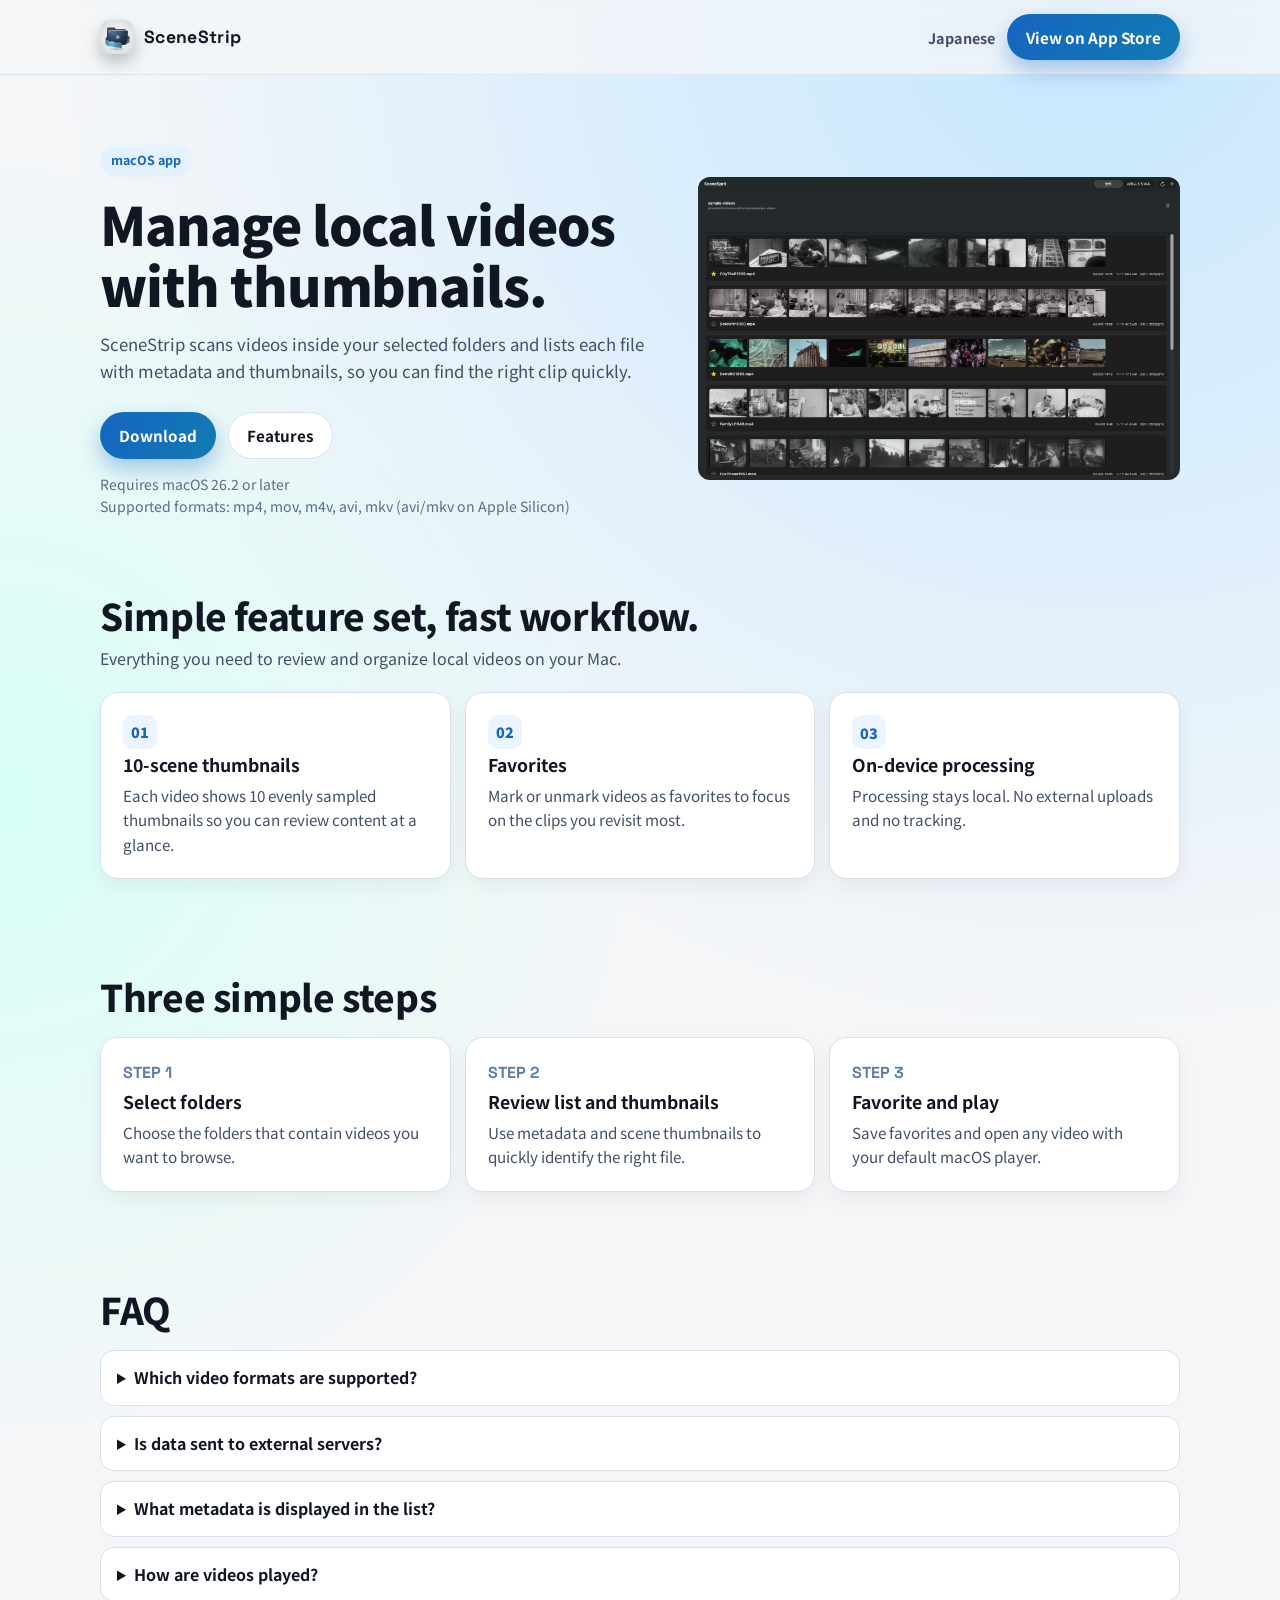
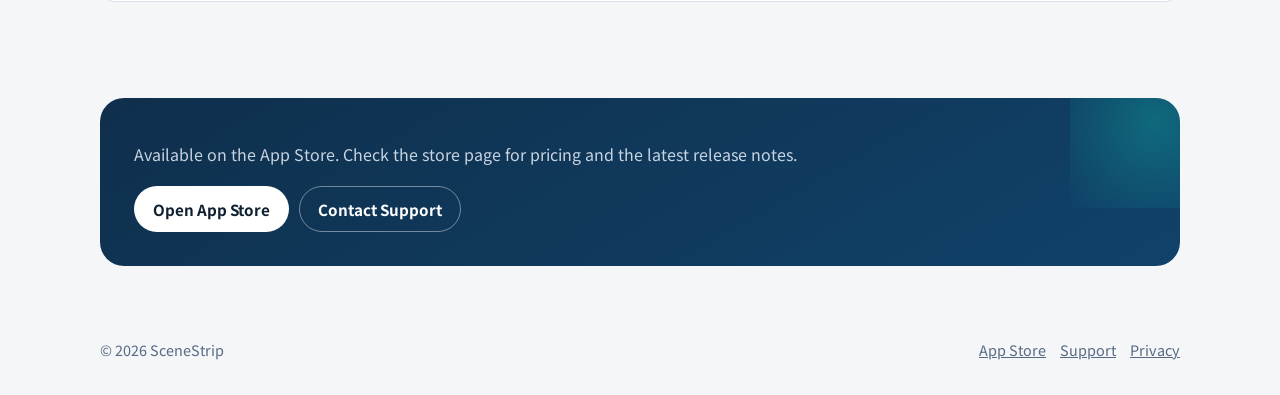
==== public/en/index.html @ 2befdf12 "Add English LP page with language switch links" ====
<!doctype html>
<html lang="en">
  <head>
    <meta charset="UTF-8" />
    <meta name="viewport" content="width=device-width, initial-scale=1.0" />
    <title>SceneStrip | Organize Local Videos with Thumbnails</title>
    <meta
      name="description"
      content="SceneStrip is a macOS app that scans your selected folder and lists local videos with scene thumbnails for quick review."
    />
    <meta property="og:title" content="SceneStrip" />
    <meta
      property="og:description"
      content="SceneStrip is a macOS app that scans your selected folder and lists local videos with scene thumbnails for quick review."
    />
    <meta property="og:type" content="website" />
    <meta name="theme-color" content="#102030" />
    <link rel="icon" type="image/png" href="../assets/scenestrip-app-icon.png" />

    <link rel="preconnect" href="https://fonts.googleapis.com" />
    <link rel="preconnect" href="https://fonts.gstatic.com" crossorigin />
    <link
      href="https://fonts.googleapis.com/css2?family=Noto+Sans+JP:wght@400;500;700;900&family=Space+Grotesk:wght@500;700&display=swap"
      rel="stylesheet"
    />

    <style>
      :root {
        --bg-0: #f4f6f8;
        --bg-1: #ffffff;
        --ink-0: #101622;
        --ink-1: #415068;
        --line: #d8e0eb;
        --accent: #1565c0;
        --accent-2: #0ea5a0;
        --accent-soft: #e4f1ff;
        --radius: 18px;
        --shadow: 0 18px 38px rgba(16, 22, 34, 0.1);
      }

      * {
        box-sizing: border-box;
      }

      body {
        margin: 0;
        min-height: 100vh;
        color: var(--ink-0);
        background:
          radial-gradient(circle at 85% 0%, #c6e7ff 0%, rgba(198, 231, 255, 0) 45%),
          radial-gradient(circle at 0% 40%, #d8fff7 0%, rgba(216, 255, 247, 0) 36%),
          var(--bg-0);
        font-family: "Noto Sans JP", sans-serif;
        line-height: 1.6;
      }

      .wrap {
        width: min(1080px, 92vw);
        margin: 0 auto;
      }

      .topbar {
        position: sticky;
        top: 0;
        backdrop-filter: blur(8px);
        background: rgba(244, 246, 248, 0.78);
        border-bottom: 1px solid rgba(216, 224, 235, 0.8);
        z-index: 10;
      }

      .topbar-inner {
        display: flex;
        align-items: center;
        justify-content: space-between;
        padding: 14px 0;
      }

      .topbar-actions {
        display: inline-flex;
        align-items: center;
        gap: 12px;
      }

      .brand {
        display: inline-flex;
        align-items: center;
        gap: 10px;
        font-family: "Space Grotesk", sans-serif;
        font-size: 1.1rem;
        font-weight: 700;
        letter-spacing: 0.02em;
      }

      .brand-mark {
        width: 34px;
        aspect-ratio: 1;
        border-radius: 10px;
        overflow: hidden;
        box-shadow: 0 8px 16px rgba(16, 22, 34, 0.25);
      }

      .brand-mark img {
        display: block;
        width: 100%;
        height: 100%;
        object-fit: cover;
      }

      .btn {
        display: inline-flex;
        align-items: center;
        justify-content: center;
        border-radius: 999px;
        border: 1px solid transparent;
        padding: 10px 18px;
        font-size: 0.95rem;
        font-weight: 700;
        text-decoration: none;
        transition: transform 180ms ease, box-shadow 180ms ease, background-color 180ms ease;
      }

      .btn-primary {
        color: #fff;
        background: linear-gradient(120deg, var(--accent), #127ab3);
        box-shadow: 0 10px 22px rgba(21, 101, 192, 0.35);
      }

      .btn-primary:hover {
        transform: translateY(-1px);
      }

      .btn-secondary {
        color: var(--ink-0);
        border-color: var(--line);
        background: #fff;
      }

      .lang-link {
        color: var(--ink-1);
        font-size: 0.9rem;
        font-weight: 700;
        text-decoration: none;
      }

      .lang-link:hover {
        text-decoration: underline;
      }

      .hero {
        padding: 70px 0 28px;
      }

      .hero-grid {
        display: grid;
        gap: 32px;
        grid-template-columns: 1.08fr 0.92fr;
        align-items: center;
      }

      .pill {
        display: inline-flex;
        align-items: center;
        gap: 6px;
        padding: 6px 11px;
        border-radius: 999px;
        background: var(--accent-soft);
        color: var(--accent);
        font-size: 0.78rem;
        font-weight: 700;
      }

      h1,
      h2,
      h3 {
        margin: 0;
        line-height: 1.15;
      }

      h1 {
        margin-top: 16px;
        font-size: clamp(2.1rem, 5vw, 3.3rem);
        font-weight: 900;
        letter-spacing: -0.02em;
      }

      .hero p {
        margin: 16px 0 0;
        font-size: 1.05rem;
        color: var(--ink-1);
      }

      .hero-actions {
        margin-top: 28px;
        display: flex;
        gap: 12px;
        flex-wrap: wrap;
      }

      .hero-note {
        margin-top: 14px;
        font-size: 0.88rem;
        color: #5a6d87;
      }

      .preview {
        padding: 0;
      }

      .preview-shot {
        width: 100%;
        border-radius: 12px;
      }

      section {
        padding: 48px 0;
      }

      .section-head {
        margin-bottom: 20px;
      }

      h2 {
        font-size: clamp(1.6rem, 3.5vw, 2.3rem);
        font-weight: 800;
        letter-spacing: -0.01em;
      }

      .lead {
        margin-top: 10px;
        color: var(--ink-1);
      }

      .feature-grid {
        display: grid;
        grid-template-columns: repeat(3, minmax(0, 1fr));
        gap: 14px;
      }

      .card {
        background: var(--bg-1);
        border-radius: var(--radius);
        padding: 22px;
        border: 1px solid var(--line);
        box-shadow: 0 8px 20px rgba(16, 22, 34, 0.05);
      }

      .card h3 {
        margin-top: 6px;
        font-size: 1.1rem;
      }

      .card p {
        margin: 8px 0 0;
        font-size: 0.95rem;
        color: var(--ink-1);
      }

      .badge {
        width: 34px;
        aspect-ratio: 1;
        border-radius: 10px;
        display: grid;
        place-items: center;
        background: #ecf5ff;
        color: var(--accent);
        font-size: 0.9rem;
        font-weight: 900;
      }

      .steps {
        display: grid;
        grid-template-columns: repeat(3, minmax(0, 1fr));
        gap: 14px;
      }

      .step-number {
        font-family: "Space Grotesk", sans-serif;
        font-weight: 700;
        color: #5f7ea7;
      }

      .faq {
        display: grid;
        gap: 10px;
      }

      details {
        background: #fff;
        border: 1px solid var(--line);
        border-radius: 14px;
        padding: 14px 16px;
      }

      summary {
        cursor: pointer;
        font-weight: 700;
      }

      details p {
        margin: 9px 0 0;
        color: var(--ink-1);
      }

      .cta {
        background: linear-gradient(150deg, #0f2f4c, #10426a);
        border-radius: calc(var(--radius) + 6px);
        color: #f0f7ff;
        padding: 34px;
        overflow: hidden;
        position: relative;
      }

      .cta::before {
        content: "";
        position: absolute;
        right: -60px;
        top: -60px;
        width: 170px;
        aspect-ratio: 1;
        background: radial-gradient(circle, rgba(14, 165, 160, 0.42), rgba(14, 165, 160, 0));
      }

      .cta p {
        color: rgba(240, 247, 255, 0.82);
        margin-top: 10px;
      }

      .cta-actions {
        margin-top: 18px;
        display: flex;
        gap: 10px;
        flex-wrap: wrap;
      }

      .btn-light {
        background: #fff;
        color: #102030;
      }

      .btn-ghost {
        border-color: rgba(255, 255, 255, 0.42);
        color: #fff;
        background: transparent;
      }

      footer {
        padding: 24px 0 34px;
        color: #576983;
        font-size: 0.9rem;
      }

      .footer-row {
        display: flex;
        justify-content: space-between;
        gap: 12px;
        flex-wrap: wrap;
      }

      .footer-links {
        display: flex;
        gap: 14px;
        flex-wrap: wrap;
      }

      .footer-links a {
        color: inherit;
      }

      .reveal {
        opacity: 0;
        transform: translateY(16px);
        animation: rise-in 540ms cubic-bezier(0.22, 1, 0.36, 1) forwards;
      }

      .d-1 {
        animation-delay: 120ms;
      }

      .d-2 {
        animation-delay: 240ms;
      }

      @keyframes rise-in {
        to {
          opacity: 1;
          transform: translateY(0);
        }
      }

      @media (prefers-reduced-motion: reduce) {
        .reveal {
          animation: none;
          opacity: 1;
          transform: none;
        }

        .btn {
          transition: none;
        }
      }

      @media (max-width: 900px) {
        .hero-grid {
          grid-template-columns: 1fr;
        }

        .feature-grid,
        .steps {
          grid-template-columns: 1fr;
        }

        .cta {
          padding: 26px;
        }
      }

    </style>
  </head>

  <body>
    <header class="topbar">
      <div class="wrap topbar-inner">
        <div class="brand">
          <span class="brand-mark">
            <img src="../assets/scenestrip-app-icon.png" alt="SceneStrip icon" />
          </span>
          SceneStrip
        </div>
        <div class="topbar-actions">
          <a class="lang-link" href="../">Japanese</a>
          <a class="btn btn-primary" href="https://apps.apple.com/jp/app/scenestrip/id6759131614" target="_blank" rel="noreferrer">View on App Store</a>
        </div>
      </div>
    </header>

    <main>
      <section class="hero">
        <div class="wrap hero-grid">
          <div class="reveal">
            <span class="pill">macOS app</span>
            <h1>Manage local videos<br />with thumbnails.</h1>
            <p>
              SceneStrip scans videos inside your selected folders and lists each file with metadata and thumbnails, so you can find the right clip quickly.
            </p>
            <div class="hero-actions">
              <a class="btn btn-primary" id="download" href="https://apps.apple.com/jp/app/scenestrip/id6759131614" target="_blank" rel="noreferrer">Download</a>
              <a class="btn btn-secondary" href="#features">Features</a>
            </div>
            <div class="hero-note">
              Requires macOS 26.2 or later<br />
              Supported formats: mp4, mov, m4v, avi, mkv (avi/mkv on Apple Silicon)
            </div>
          </div>

          <aside class="preview reveal d-1" aria-label="App screenshot">
            <img class="preview-shot" src="../assets/ja.png" alt="SceneStrip screenshot" />
          </aside>
        </div>
      </section>

      <section id="features">
        <div class="wrap">
          <div class="section-head reveal">
            <h2>Simple feature set, fast workflow.</h2>
            <p class="lead">Everything you need to review and organize local videos on your Mac.</p>
          </div>

          <div class="feature-grid">
            <article class="card reveal d-1">
              <div class="badge">01</div>
              <h3>10-scene thumbnails</h3>
              <p>Each video shows 10 evenly sampled thumbnails so you can review content at a glance.</p>
            </article>
            <article class="card reveal d-1">
              <div class="badge">02</div>
              <h3>Favorites</h3>
              <p>Mark or unmark videos as favorites to focus on the clips you revisit most.</p>
            </article>
            <article class="card reveal d-1">
              <div class="badge">03</div>
              <h3>On-device processing</h3>
              <p>Processing stays local. No external uploads and no tracking.</p>
            </article>
          </div>
        </div>
      </section>

      <section>
        <div class="wrap">
          <div class="section-head reveal">
            <h2>Three simple steps</h2>
          </div>
          <div class="steps">
            <article class="card reveal d-1">
              <div class="step-number">STEP 1</div>
              <h3>Select folders</h3>
              <p>Choose the folders that contain videos you want to browse.</p>
            </article>
            <article class="card reveal d-1">
              <div class="step-number">STEP 2</div>
              <h3>Review list and thumbnails</h3>
              <p>Use metadata and scene thumbnails to quickly identify the right file.</p>
            </article>
            <article class="card reveal d-1">
              <div class="step-number">STEP 3</div>
              <h3>Favorite and play</h3>
              <p>Save favorites and open any video with your default macOS player.</p>
            </article>
          </div>
        </div>
      </section>

      <section>
        <div class="wrap">
          <div class="section-head reveal">
            <h2>FAQ</h2>
          </div>
          <div class="faq">
            <details class="reveal d-1">
              <summary>Which video formats are supported?</summary>
              <p>Standard support includes mp4, mov, m4v, avi, and mkv. avi/mkv support is available on Apple Silicon.</p>
            </details>
            <details class="reveal d-1">
              <summary>Is data sent to external servers?</summary>
              <p>No. Processing stays on your device, with no external uploads and no tracking.</p>
            </details>
            <details class="reveal d-1">
              <summary>What metadata is displayed in the list?</summary>
              <p>File name, path, size, modified date, and duration are shown.</p>
            </details>
            <details class="reveal d-1">
              <summary>How are videos played?</summary>
              <p>Clicking a video opens playback in your default macOS app.</p>
            </details>
          </div>
        </div>
      </section>

      <section>
        <div class="wrap">
          <div class="cta reveal d-2">
            <p>Available on the App Store. Check the store page for pricing and the latest release notes.</p>
            <div class="cta-actions">
              <a class="btn btn-light" href="https://apps.apple.com/jp/app/scenestrip/id6759131614" target="_blank" rel="noreferrer">Open App Store</a>
              <a class="btn btn-ghost" href="https://forms.gle/4u6ZD7acUpVw8z4b6" target="_blank" rel="noreferrer">Contact Support</a>
            </div>
          </div>
        </div>
      </section>
    </main>

    <footer>
      <div class="wrap footer-row">
        <div>© 2026 SceneStrip</div>
        <nav class="footer-links" aria-label="Footer links">
          <a href="https://apps.apple.com/jp/app/scenestrip/id6759131614" target="_blank" rel="noreferrer">App Store</a>
          <a href="https://forms.gle/4u6ZD7acUpVw8z4b6" target="_blank" rel="noreferrer">Support</a>
          <a href="https://docs.google.com/document/d/150o3WdF3f2SHwpboAF20QNckcXBUy5A-2OUkiviFxxc/edit?tab=t.0#heading=h.ix85kdkygujk" target="_blank" rel="noreferrer">Privacy</a>
        </nav>
      </div>
    </footer>
  </body>
</html>
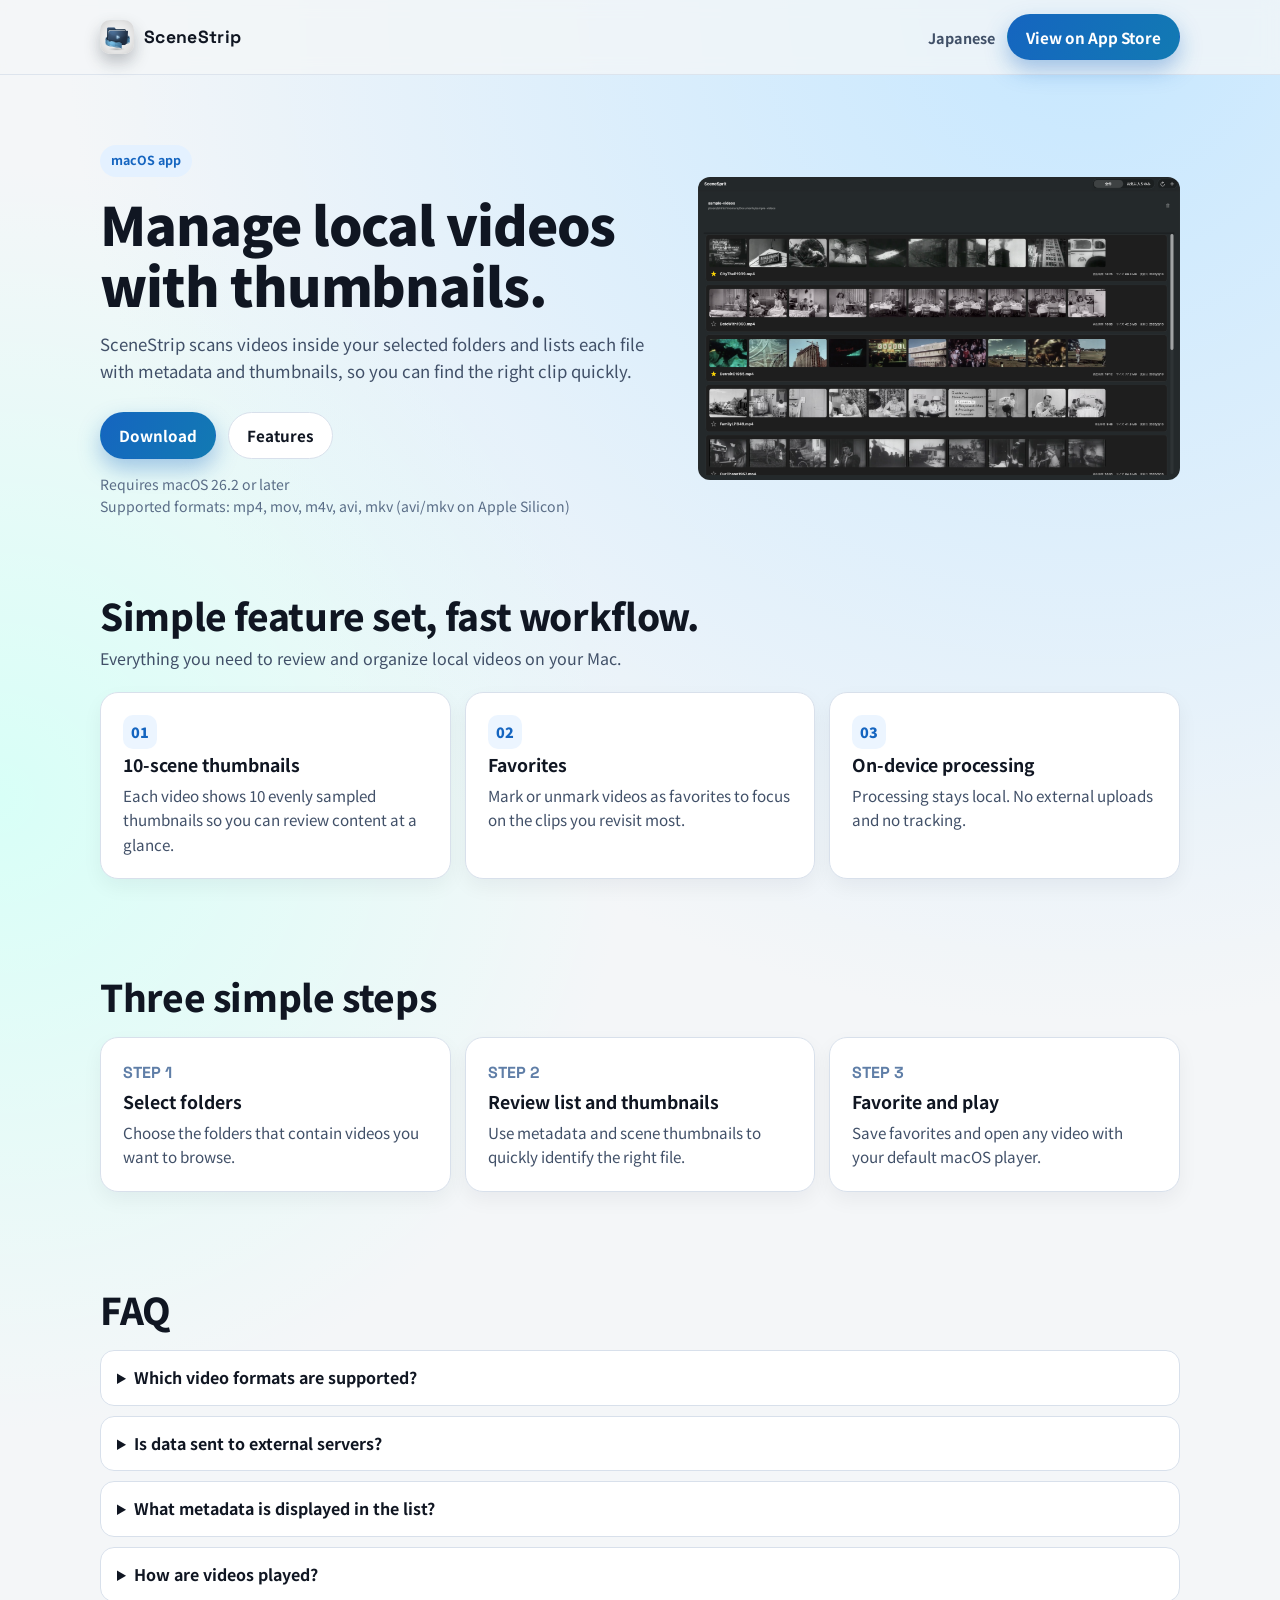
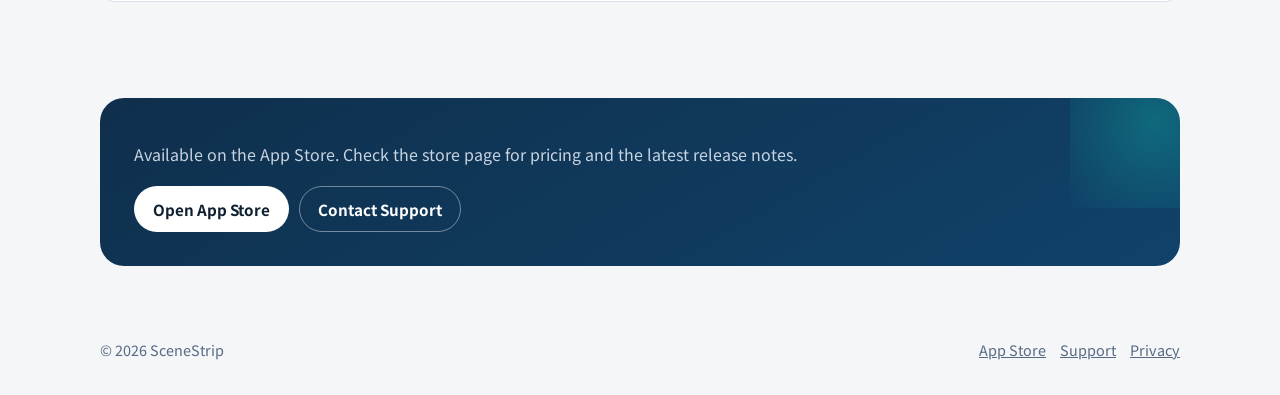
==== commit aa75f55d: "Update English support and privacy links" ====
--- a/public/en/index.html
+++ b/public/en/index.html
@@ -542,7 +542,7 @@
             <p>Available on the App Store. Check the store page for pricing and the latest release notes.</p>
             <div class="cta-actions">
               <a class="btn btn-light" href="https://apps.apple.com/jp/app/scenestrip/id6759131614" target="_blank" rel="noreferrer">Open App Store</a>
-              <a class="btn btn-ghost" href="https://forms.gle/4u6ZD7acUpVw8z4b6" target="_blank" rel="noreferrer">Contact Support</a>
+              <a class="btn btn-ghost" href="https://forms.gle/RErxR7UYiTxx3KSh8" target="_blank" rel="noreferrer">Contact Support</a>
             </div>
           </div>
         </div>
@@ -554,8 +554,8 @@
         <div>© 2026 SceneStrip</div>
         <nav class="footer-links" aria-label="Footer links">
           <a href="https://apps.apple.com/jp/app/scenestrip/id6759131614" target="_blank" rel="noreferrer">App Store</a>
-          <a href="https://forms.gle/4u6ZD7acUpVw8z4b6" target="_blank" rel="noreferrer">Support</a>
-          <a href="https://docs.google.com/document/d/150o3WdF3f2SHwpboAF20QNckcXBUy5A-2OUkiviFxxc/edit?tab=t.0#heading=h.ix85kdkygujk" target="_blank" rel="noreferrer">Privacy</a>
+          <a href="https://forms.gle/RErxR7UYiTxx3KSh8" target="_blank" rel="noreferrer">Support</a>
+          <a href="https://docs.google.com/document/d/1pVm2S9oHly6JCmbHHAyeSXmJsscQcIaRNTYm9WiJyhc/edit?tab=t.0#heading=h.snxzxwqq87kl" target="_blank" rel="noreferrer">Privacy</a>
         </nav>
       </div>
     </footer>
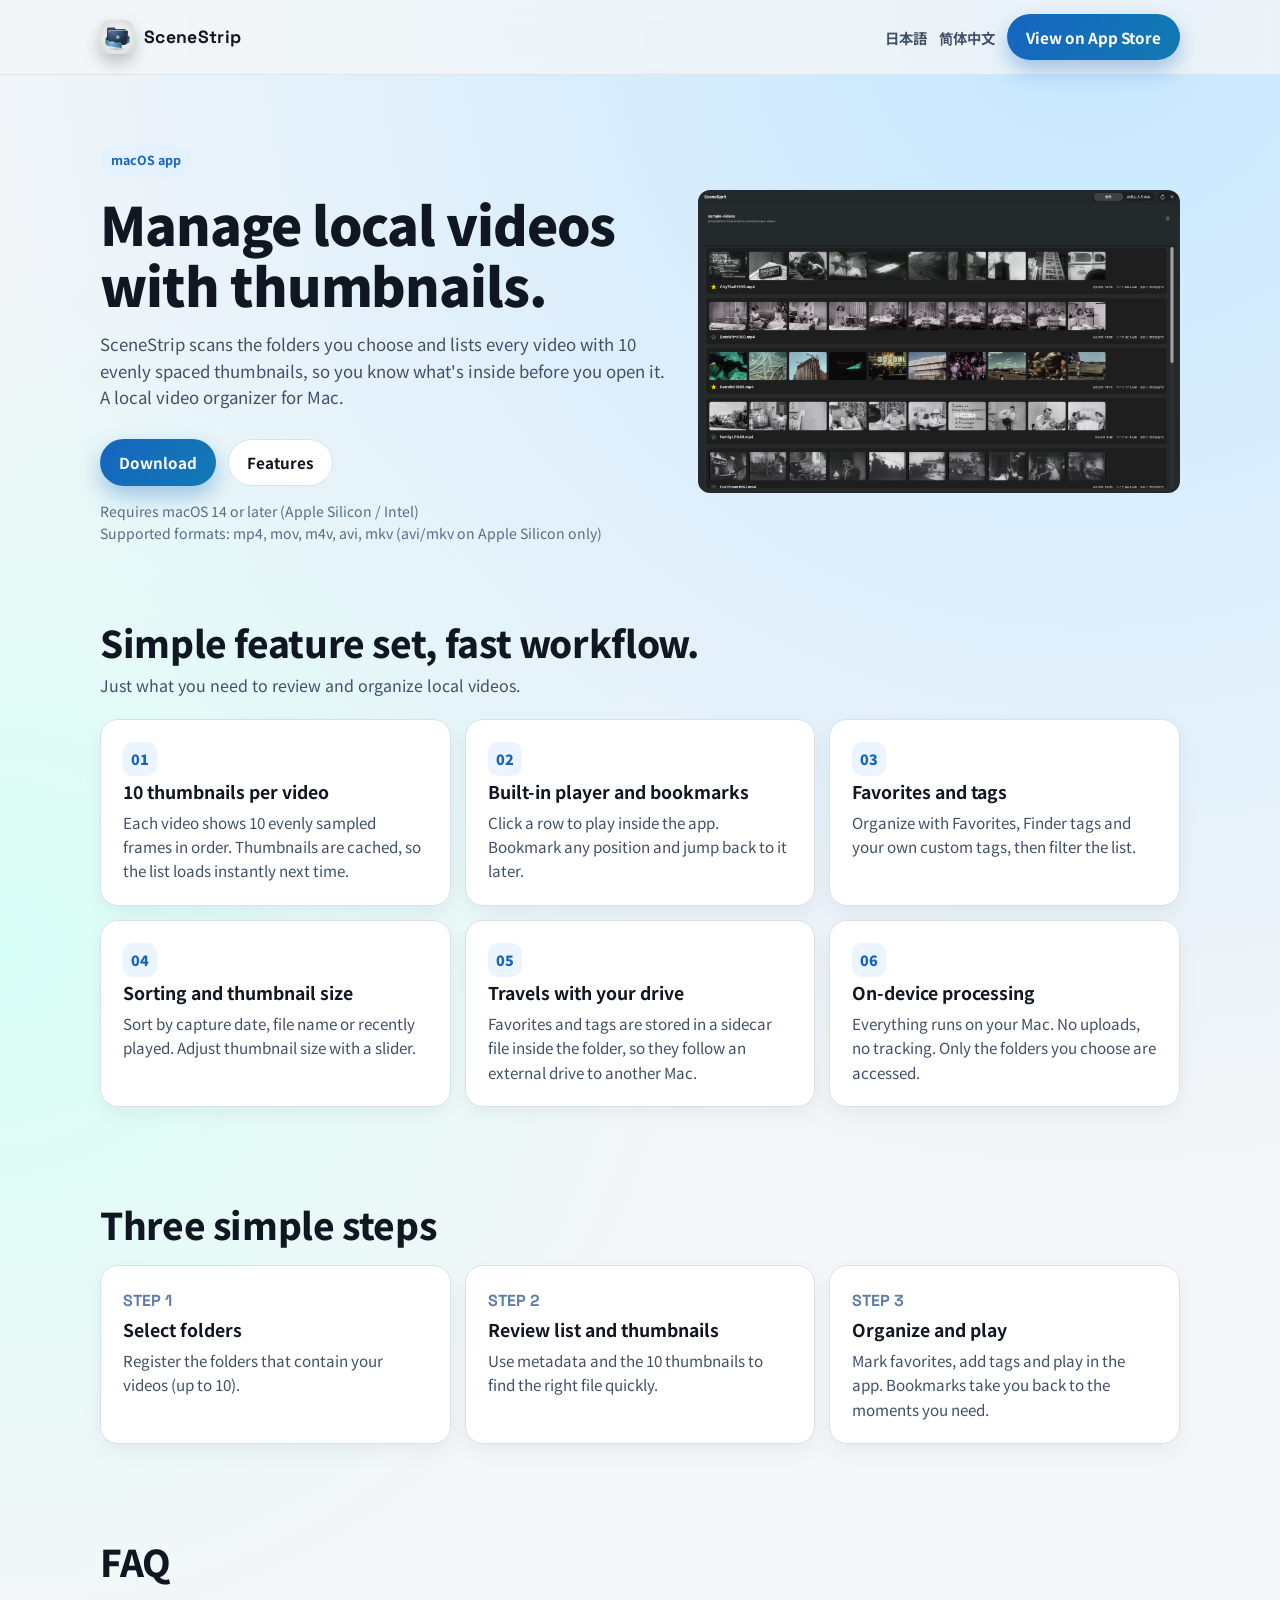
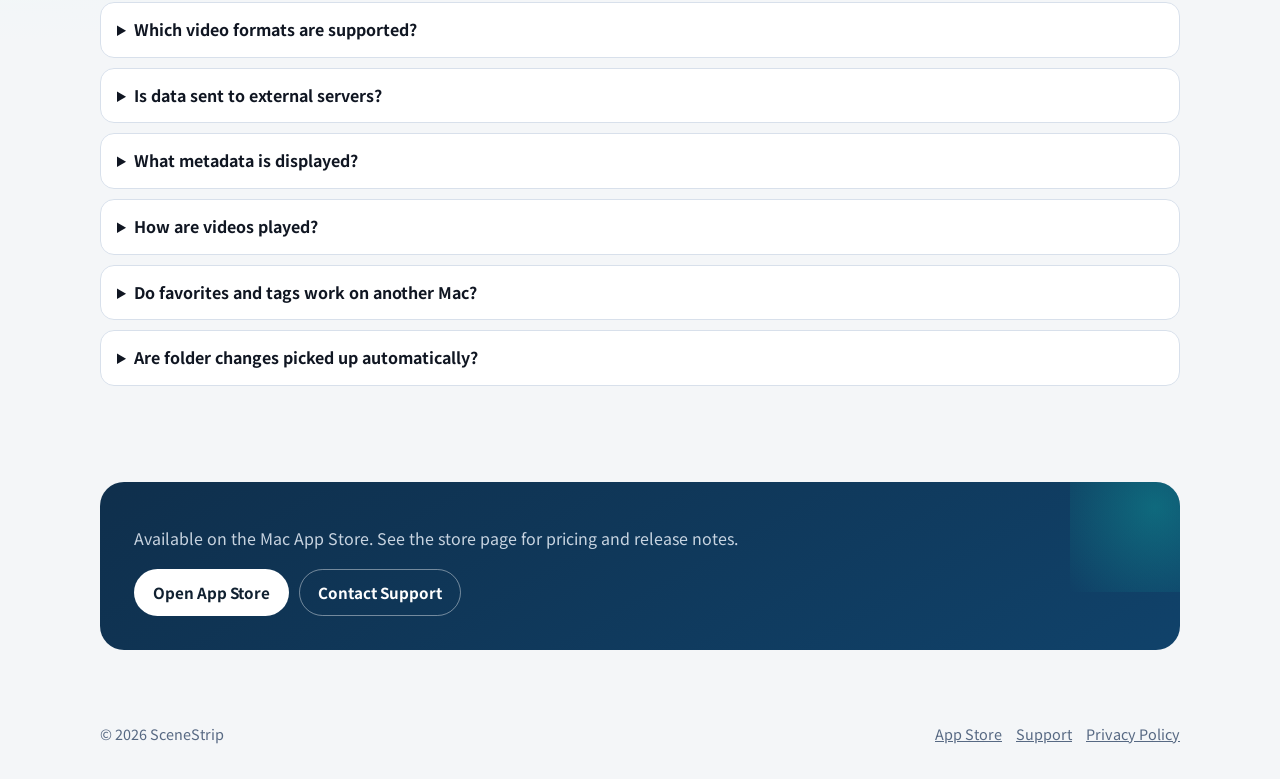
==== commit d8b1cf84: "LP を SEO 対応と現行仕様に合わせて改修 - title / description / canonical / hreflang / OGP / JSON-LD を追加 - Google Se" ====
--- a/public/en/index.html
+++ b/public/en/index.html
@@ -3,19 +3,30 @@
   <head>
     <meta charset="UTF-8" />
     <meta name="viewport" content="width=device-width, initial-scale=1.0" />
-    <title>SceneStrip | Organize Local Videos with Thumbnails</title>
-    <meta
-      name="description"
-      content="SceneStrip is a macOS app that scans your selected folder and lists local videos with scene thumbnails for quick review."
-    />
-    <meta property="og:title" content="SceneStrip" />
-    <meta
-      property="og:description"
-      content="SceneStrip is a macOS app that scans your selected folder and lists local videos with scene thumbnails for quick review."
-    />
+    <meta name="google-site-verification" content="QAWB_DFqbJ67yoJN5sh-e6iWXcxPh6-TODOH9izL2sg" />
+    <title>SceneStrip | Video thumbnail browser and organizer for Mac</title>
+    <meta name="description" content="SceneStrip lists the local videos in your folders with 10 thumbnails per file, so you can see what's inside before you press play. Favorites, Finder tags and bookmarks included. Everything runs on your Mac." />
+    <link rel="canonical" href="https://scene-strip.pages.dev/en/" />
+    <link rel="alternate" hreflang="ja" href="https://scene-strip.pages.dev/" />
+    <link rel="alternate" hreflang="en" href="https://scene-strip.pages.dev/en/" />
+    <link rel="alternate" hreflang="zh-Hans" href="https://scene-strip.pages.dev/zh/" />
+    <link rel="alternate" hreflang="x-default" href="https://scene-strip.pages.dev/en/" />
+    <meta property="og:site_name" content="SceneStrip" />
+    <meta property="og:title" content="SceneStrip | Video thumbnail browser and organizer for Mac" />
+    <meta property="og:description" content="SceneStrip lists the local videos in your folders with 10 thumbnails per file, so you can see what's inside before you press play. Favorites, Finder tags and bookmarks included. Everything runs on your Mac." />
     <meta property="og:type" content="website" />
+    <meta property="og:url" content="https://scene-strip.pages.dev/en/" />
+    <meta property="og:image" content="https://scene-strip.pages.dev/assets/og.png" />
+    <meta property="og:image:width" content="1200" />
+    <meta property="og:image:height" content="630" />
+    <meta property="og:locale" content="en_US" />
+    <meta name="twitter:card" content="summary_large_image" />
+    <meta name="twitter:title" content="SceneStrip | Video thumbnail browser and organizer for Mac" />
+    <meta name="twitter:description" content="SceneStrip lists the local videos in your folders with 10 thumbnails per file, so you can see what's inside before you press play. Favorites, Finder tags and bookmarks included. Everything runs on your Mac." />
+    <meta name="twitter:image" content="https://scene-strip.pages.dev/assets/og.png" />
     <meta name="theme-color" content="#102030" />
     <link rel="icon" type="image/png" href="../assets/scenestrip-app-icon.png" />
+    <link rel="apple-touch-icon" href="../assets/scenestrip-app-icon.png" />
 
     <link rel="preconnect" href="https://fonts.googleapis.com" />
     <link rel="preconnect" href="https://fonts.gstatic.com" crossorigin />
@@ -23,400 +34,26 @@
       href="https://fonts.googleapis.com/css2?family=Noto+Sans+JP:wght@400;500;700;900&family=Space+Grotesk:wght@500;700&display=swap"
       rel="stylesheet"
     />
-
-    <style>
-      :root {
-        --bg-0: #f4f6f8;
-        --bg-1: #ffffff;
-        --ink-0: #101622;
-        --ink-1: #415068;
-        --line: #d8e0eb;
-        --accent: #1565c0;
-        --accent-2: #0ea5a0;
-        --accent-soft: #e4f1ff;
-        --radius: 18px;
-        --shadow: 0 18px 38px rgba(16, 22, 34, 0.1);
-      }
-
-      * {
-        box-sizing: border-box;
-      }
-
-      body {
-        margin: 0;
-        min-height: 100vh;
-        color: var(--ink-0);
-        background:
-          radial-gradient(circle at 85% 0%, #c6e7ff 0%, rgba(198, 231, 255, 0) 45%),
-          radial-gradient(circle at 0% 40%, #d8fff7 0%, rgba(216, 255, 247, 0) 36%),
-          var(--bg-0);
-        font-family: "Noto Sans JP", sans-serif;
-        line-height: 1.6;
-      }
-
-      .wrap {
-        width: min(1080px, 92vw);
-        margin: 0 auto;
-      }
-
-      .topbar {
-        position: sticky;
-        top: 0;
-        backdrop-filter: blur(8px);
-        background: rgba(244, 246, 248, 0.78);
-        border-bottom: 1px solid rgba(216, 224, 235, 0.8);
-        z-index: 10;
-      }
-
-      .topbar-inner {
-        display: flex;
-        align-items: center;
-        justify-content: space-between;
-        padding: 14px 0;
-      }
-
-      .topbar-actions {
-        display: inline-flex;
-        align-items: center;
-        gap: 12px;
-      }
-
-      .brand {
-        display: inline-flex;
-        align-items: center;
-        gap: 10px;
-        font-family: "Space Grotesk", sans-serif;
-        font-size: 1.1rem;
-        font-weight: 700;
-        letter-spacing: 0.02em;
-      }
-
-      .brand-mark {
-        width: 34px;
-        aspect-ratio: 1;
-        border-radius: 10px;
-        overflow: hidden;
-        box-shadow: 0 8px 16px rgba(16, 22, 34, 0.25);
-      }
-
-      .brand-mark img {
-        display: block;
-        width: 100%;
-        height: 100%;
-        object-fit: cover;
-      }
-
-      .btn {
-        display: inline-flex;
-        align-items: center;
-        justify-content: center;
-        border-radius: 999px;
-        border: 1px solid transparent;
-        padding: 10px 18px;
-        font-size: 0.95rem;
-        font-weight: 700;
-        text-decoration: none;
-        transition: transform 180ms ease, box-shadow 180ms ease, background-color 180ms ease;
-      }
-
-      .btn-primary {
-        color: #fff;
-        background: linear-gradient(120deg, var(--accent), #127ab3);
-        box-shadow: 0 10px 22px rgba(21, 101, 192, 0.35);
-      }
-
-      .btn-primary:hover {
-        transform: translateY(-1px);
-      }
-
-      .btn-secondary {
-        color: var(--ink-0);
-        border-color: var(--line);
-        background: #fff;
-      }
-
-      .lang-link {
-        color: var(--ink-1);
-        font-size: 0.9rem;
-        font-weight: 700;
-        text-decoration: none;
-      }
-
-      .lang-link:hover {
-        text-decoration: underline;
-      }
-
-      .hero {
-        padding: 70px 0 28px;
-      }
-
-      .hero-grid {
-        display: grid;
-        gap: 32px;
-        grid-template-columns: 1.08fr 0.92fr;
-        align-items: center;
-      }
-
-      .pill {
-        display: inline-flex;
-        align-items: center;
-        gap: 6px;
-        padding: 6px 11px;
-        border-radius: 999px;
-        background: var(--accent-soft);
-        color: var(--accent);
-        font-size: 0.78rem;
-        font-weight: 700;
-      }
-
-      h1,
-      h2,
-      h3 {
-        margin: 0;
-        line-height: 1.15;
-      }
-
-      h1 {
-        margin-top: 16px;
-        font-size: clamp(2.1rem, 5vw, 3.3rem);
-        font-weight: 900;
-        letter-spacing: -0.02em;
-      }
-
-      .hero p {
-        margin: 16px 0 0;
-        font-size: 1.05rem;
-        color: var(--ink-1);
-      }
-
-      .hero-actions {
-        margin-top: 28px;
-        display: flex;
-        gap: 12px;
-        flex-wrap: wrap;
-      }
-
-      .hero-note {
-        margin-top: 14px;
-        font-size: 0.88rem;
-        color: #5a6d87;
-      }
-
-      .preview {
-        padding: 0;
-      }
-
-      .preview-shot {
-        width: 100%;
-        border-radius: 12px;
-      }
-
-      section {
-        padding: 48px 0;
-      }
-
-      .section-head {
-        margin-bottom: 20px;
-      }
-
-      h2 {
-        font-size: clamp(1.6rem, 3.5vw, 2.3rem);
-        font-weight: 800;
-        letter-spacing: -0.01em;
-      }
-
-      .lead {
-        margin-top: 10px;
-        color: var(--ink-1);
-      }
-
-      .feature-grid {
-        display: grid;
-        grid-template-columns: repeat(3, minmax(0, 1fr));
-        gap: 14px;
-      }
-
-      .card {
-        background: var(--bg-1);
-        border-radius: var(--radius);
-        padding: 22px;
-        border: 1px solid var(--line);
-        box-shadow: 0 8px 20px rgba(16, 22, 34, 0.05);
-      }
-
-      .card h3 {
-        margin-top: 6px;
-        font-size: 1.1rem;
-      }
-
-      .card p {
-        margin: 8px 0 0;
-        font-size: 0.95rem;
-        color: var(--ink-1);
-      }
-
-      .badge {
-        width: 34px;
-        aspect-ratio: 1;
-        border-radius: 10px;
-        display: grid;
-        place-items: center;
-        background: #ecf5ff;
-        color: var(--accent);
-        font-size: 0.9rem;
-        font-weight: 900;
-      }
-
-      .steps {
-        display: grid;
-        grid-template-columns: repeat(3, minmax(0, 1fr));
-        gap: 14px;
-      }
-
-      .step-number {
-        font-family: "Space Grotesk", sans-serif;
-        font-weight: 700;
-        color: #5f7ea7;
-      }
-
-      .faq {
-        display: grid;
-        gap: 10px;
-      }
-
-      details {
-        background: #fff;
-        border: 1px solid var(--line);
-        border-radius: 14px;
-        padding: 14px 16px;
-      }
-
-      summary {
-        cursor: pointer;
-        font-weight: 700;
-      }
-
-      details p {
-        margin: 9px 0 0;
-        color: var(--ink-1);
-      }
-
-      .cta {
-        background: linear-gradient(150deg, #0f2f4c, #10426a);
-        border-radius: calc(var(--radius) + 6px);
-        color: #f0f7ff;
-        padding: 34px;
-        overflow: hidden;
-        position: relative;
-      }
-
-      .cta::before {
-        content: "";
-        position: absolute;
-        right: -60px;
-        top: -60px;
-        width: 170px;
-        aspect-ratio: 1;
-        background: radial-gradient(circle, rgba(14, 165, 160, 0.42), rgba(14, 165, 160, 0));
-      }
-
-      .cta p {
-        color: rgba(240, 247, 255, 0.82);
-        margin-top: 10px;
-      }
-
-      .cta-actions {
-        margin-top: 18px;
-        display: flex;
-        gap: 10px;
-        flex-wrap: wrap;
-      }
-
-      .btn-light {
-        background: #fff;
-        color: #102030;
-      }
-
-      .btn-ghost {
-        border-color: rgba(255, 255, 255, 0.42);
-        color: #fff;
-        background: transparent;
-      }
-
-      footer {
-        padding: 24px 0 34px;
-        color: #576983;
-        font-size: 0.9rem;
-      }
-
-      .footer-row {
-        display: flex;
-        justify-content: space-between;
-        gap: 12px;
-        flex-wrap: wrap;
-      }
-
-      .footer-links {
-        display: flex;
-        gap: 14px;
-        flex-wrap: wrap;
-      }
-
-      .footer-links a {
-        color: inherit;
-      }
-
-      .reveal {
-        opacity: 0;
-        transform: translateY(16px);
-        animation: rise-in 540ms cubic-bezier(0.22, 1, 0.36, 1) forwards;
-      }
-
-      .d-1 {
-        animation-delay: 120ms;
-      }
-
-      .d-2 {
-        animation-delay: 240ms;
-      }
-
-      @keyframes rise-in {
-        to {
-          opacity: 1;
-          transform: translateY(0);
-        }
-      }
-
-      @media (prefers-reduced-motion: reduce) {
-        .reveal {
-          animation: none;
-          opacity: 1;
-          transform: none;
-        }
-
-        .btn {
-          transition: none;
-        }
-      }
-
-      @media (max-width: 900px) {
-        .hero-grid {
-          grid-template-columns: 1fr;
-        }
-
-        .feature-grid,
-        .steps {
-          grid-template-columns: 1fr;
-        }
-
-        .cta {
-          padding: 26px;
-        }
-      }
-
-    </style>
+    <link rel="stylesheet" href="../assets/site.css" />
+    <script type="application/ld+json">
+{
+  "@context": "https://schema.org",
+  "@type": "SoftwareApplication",
+  "name": "SceneStrip",
+  "operatingSystem": "macOS 14.0 or later",
+  "applicationCategory": "MultimediaApplication",
+  "description": "SceneStrip lists the local videos in your folders with 10 thumbnails per file, so you can see what's inside before you press play. Favorites, Finder tags and bookmarks included. Everything runs on your Mac.",
+  "url": "https://scene-strip.pages.dev/en/",
+  "image": "https://scene-strip.pages.dev/assets/og.png",
+  "installUrl": "https://apps.apple.com/app/id6759131614",
+  "author": {
+    "@type": "Person",
+    "name": "Shinichi Nomura"
+  },
+  "inLanguage": "en"
+}
+    </script>
   </head>
-
   <body>
     <header class="topbar">
       <div class="wrap topbar-inner">
@@ -427,8 +64,9 @@
           SceneStrip
         </div>
         <div class="topbar-actions">
-          <a class="lang-link" href="../">Japanese</a>
-          <a class="btn btn-primary" href="https://apps.apple.com/jp/app/scenestrip/id6759131614" target="_blank" rel="noreferrer">View on App Store</a>
+          <a class="lang-link" href="../">日本語</a>
+          <a class="lang-link" href="../zh/">简体中文</a>
+          <a class="btn btn-primary" href="https://apps.apple.com/app/apple-store/id6759131614?pt=271041&ct=lp-en&mt=8" target="_blank" rel="noreferrer">View on App Store</a>
         </div>
       </div>
     </header>
@@ -440,20 +78,19 @@
             <span class="pill">macOS app</span>
             <h1>Manage local videos<br />with thumbnails.</h1>
             <p>
-              SceneStrip scans videos inside your selected folders and lists each file with metadata and thumbnails, so you can find the right clip quickly.
+              SceneStrip scans the folders you choose and lists every video with 10 evenly spaced thumbnails, so you know what's inside before you open it. A local video organizer for Mac.
             </p>
             <div class="hero-actions">
-              <a class="btn btn-primary" id="download" href="https://apps.apple.com/jp/app/scenestrip/id6759131614" target="_blank" rel="noreferrer">Download</a>
+              <a class="btn btn-primary" id="download" href="https://apps.apple.com/app/apple-store/id6759131614?pt=271041&ct=lp-en&mt=8" target="_blank" rel="noreferrer">Download</a>
               <a class="btn btn-secondary" href="#features">Features</a>
             </div>
             <div class="hero-note">
-              Requires macOS 26.2 or later<br />
-              Supported formats: mp4, mov, m4v, avi, mkv (avi/mkv on Apple Silicon)
+              Requires macOS 14 or later (Apple Silicon / Intel)<br />Supported formats: mp4, mov, m4v, avi, mkv (avi/mkv on Apple Silicon only)
             </div>
           </div>
 
-          <aside class="preview reveal d-1" aria-label="App screenshot">
-            <img class="preview-shot" src="../assets/ja.png" alt="SceneStrip screenshot" />
+          <aside class="preview reveal d-1" aria-label="SceneStrip screenshot">
+            <img class="preview-shot" src="../assets/ja.png" alt="SceneStrip screenshot" width="3420" height="2146" loading="eager" />
           </aside>
         </div>
       </section>
@@ -462,24 +99,39 @@
         <div class="wrap">
           <div class="section-head reveal">
             <h2>Simple feature set, fast workflow.</h2>
-            <p class="lead">Everything you need to review and organize local videos on your Mac.</p>
+            <p class="lead">Just what you need to review and organize local videos.</p>
           </div>
 
           <div class="feature-grid">
             <article class="card reveal d-1">
               <div class="badge">01</div>
-              <h3>10-scene thumbnails</h3>
-              <p>Each video shows 10 evenly sampled thumbnails so you can review content at a glance.</p>
+              <h3>10 thumbnails per video</h3>
+              <p>Each video shows 10 evenly sampled frames in order. Thumbnails are cached, so the list loads instantly next time.</p>
             </article>
             <article class="card reveal d-1">
               <div class="badge">02</div>
-              <h3>Favorites</h3>
-              <p>Mark or unmark videos as favorites to focus on the clips you revisit most.</p>
+              <h3>Built-in player and bookmarks</h3>
+              <p>Click a row to play inside the app. Bookmark any position and jump back to it later.</p>
             </article>
             <article class="card reveal d-1">
               <div class="badge">03</div>
+              <h3>Favorites and tags</h3>
+              <p>Organize with Favorites, Finder tags and your own custom tags, then filter the list.</p>
+            </article>
+            <article class="card reveal d-1">
+              <div class="badge">04</div>
+              <h3>Sorting and thumbnail size</h3>
+              <p>Sort by capture date, file name or recently played. Adjust thumbnail size with a slider.</p>
+            </article>
+            <article class="card reveal d-1">
+              <div class="badge">05</div>
+              <h3>Travels with your drive</h3>
+              <p>Favorites and tags are stored in a sidecar file inside the folder, so they follow an external drive to another Mac.</p>
+            </article>
+            <article class="card reveal d-1">
+              <div class="badge">06</div>
               <h3>On-device processing</h3>
-              <p>Processing stays local. No external uploads and no tracking.</p>
+              <p>Everything runs on your Mac. No uploads, no tracking. Only the folders you choose are accessed.</p>
             </article>
           </div>
         </div>
@@ -494,23 +146,23 @@
             <article class="card reveal d-1">
               <div class="step-number">STEP 1</div>
               <h3>Select folders</h3>
-              <p>Choose the folders that contain videos you want to browse.</p>
+              <p>Register the folders that contain your videos (up to 10).</p>
             </article>
             <article class="card reveal d-1">
               <div class="step-number">STEP 2</div>
               <h3>Review list and thumbnails</h3>
-              <p>Use metadata and scene thumbnails to quickly identify the right file.</p>
+              <p>Use metadata and the 10 thumbnails to find the right file quickly.</p>
             </article>
             <article class="card reveal d-1">
               <div class="step-number">STEP 3</div>
-              <h3>Favorite and play</h3>
-              <p>Save favorites and open any video with your default macOS player.</p>
-            </article>
-          </div>
-        </div>
-      </section>
-
-      <section>
+              <h3>Organize and play</h3>
+              <p>Mark favorites, add tags and play in the app. Bookmarks take you back to the moments you need.</p>
+            </article>
+          </div>
+        </div>
+      </section>
+
+      <section id="faq">
         <div class="wrap">
           <div class="section-head reveal">
             <h2>FAQ</h2>
@@ -518,19 +170,27 @@
           <div class="faq">
             <details class="reveal d-1">
               <summary>Which video formats are supported?</summary>
-              <p>Standard support includes mp4, mov, m4v, avi, and mkv. avi/mkv support is available on Apple Silicon.</p>
+              <p>Standard support includes mp4, mov, m4v, avi and mkv. avi/mkv support is available on Apple Silicon.</p>
             </details>
             <details class="reveal d-1">
               <summary>Is data sent to external servers?</summary>
               <p>No. Processing stays on your device, with no external uploads and no tracking.</p>
             </details>
             <details class="reveal d-1">
-              <summary>What metadata is displayed in the list?</summary>
-              <p>File name, path, size, modified date, and duration are shown.</p>
+              <summary>What metadata is displayed?</summary>
+              <p>File name, path, size, modified date, duration and resolution.</p>
             </details>
             <details class="reveal d-1">
               <summary>How are videos played?</summary>
-              <p>Clicking a video opens playback in your default macOS app.</p>
+              <p>Clicking a row opens the built-in player. You can switch to your default macOS player in Settings.</p>
+            </details>
+            <details class="reveal d-1">
+              <summary>Do favorites and tags work on another Mac?</summary>
+              <p>Yes. Favorites and custom tags are saved in a sidecar file inside the managed folder, so they follow an external drive to another Mac.</p>
+            </details>
+            <details class="reveal d-1">
+              <summary>Are folder changes picked up automatically?</summary>
+              <p>No. Click Refresh in the toolbar to rescan only what was added, changed or removed.</p>
             </details>
           </div>
         </div>
@@ -539,10 +199,10 @@
       <section>
         <div class="wrap">
           <div class="cta reveal d-2">
-            <p>Available on the App Store. Check the store page for pricing and the latest release notes.</p>
+            <p>Available on the Mac App Store. See the store page for pricing and release notes.</p>
             <div class="cta-actions">
-              <a class="btn btn-light" href="https://apps.apple.com/jp/app/scenestrip/id6759131614" target="_blank" rel="noreferrer">Open App Store</a>
-              <a class="btn btn-ghost" href="https://forms.gle/RErxR7UYiTxx3KSh8" target="_blank" rel="noreferrer">Contact Support</a>
+              <a class="btn btn-light" href="https://apps.apple.com/app/apple-store/id6759131614?pt=271041&ct=lp-en&mt=8" target="_blank" rel="noreferrer">Open App Store</a>
+              <a class="btn btn-ghost" href="../support/">Contact Support</a>
             </div>
           </div>
         </div>
@@ -553,9 +213,9 @@
       <div class="wrap footer-row">
         <div>© 2026 SceneStrip</div>
         <nav class="footer-links" aria-label="Footer links">
-          <a href="https://apps.apple.com/jp/app/scenestrip/id6759131614" target="_blank" rel="noreferrer">App Store</a>
-          <a href="https://forms.gle/RErxR7UYiTxx3KSh8" target="_blank" rel="noreferrer">Support</a>
-          <a href="https://docs.google.com/document/d/1pVm2S9oHly6JCmbHHAyeSXmJsscQcIaRNTYm9WiJyhc/edit?tab=t.0#heading=h.snxzxwqq87kl" target="_blank" rel="noreferrer">Privacy</a>
+          <a href="https://apps.apple.com/app/apple-store/id6759131614?pt=271041&ct=lp-en&mt=8" target="_blank" rel="noreferrer">App Store</a>
+          <a href="../support/">Support</a>
+          <a href="https://docs.google.com/document/d/1pVm2S9oHly6JCmbHHAyeSXmJsscQcIaRNTYm9WiJyhc/edit?tab=t.0#heading=h.snxzxwqq87kl" target="_blank" rel="noreferrer">Privacy Policy</a>
         </nav>
       </div>
     </footer>
--- a/public/assets/site.css
+++ b/public/assets/site.css
@@ -0,0 +1,390 @@
+:root {
+  --bg-0: #f4f6f8;
+  --bg-1: #ffffff;
+  --ink-0: #101622;
+  --ink-1: #415068;
+  --line: #d8e0eb;
+  --accent: #1565c0;
+  --accent-2: #0ea5a0;
+  --accent-soft: #e4f1ff;
+  --radius: 18px;
+  --shadow: 0 18px 38px rgba(16, 22, 34, 0.1);
+}
+
+* {
+  box-sizing: border-box;
+}
+
+body {
+  margin: 0;
+  min-height: 100vh;
+  color: var(--ink-0);
+  background:
+    radial-gradient(circle at 85% 0%, #c6e7ff 0%, rgba(198, 231, 255, 0) 45%),
+    radial-gradient(circle at 0% 40%, #d8fff7 0%, rgba(216, 255, 247, 0) 36%),
+    var(--bg-0);
+  font-family: "Noto Sans JP", sans-serif;
+  line-height: 1.6;
+}
+
+.wrap {
+  width: min(1080px, 92vw);
+  margin: 0 auto;
+}
+
+.topbar {
+  position: sticky;
+  top: 0;
+  backdrop-filter: blur(8px);
+  background: rgba(244, 246, 248, 0.78);
+  border-bottom: 1px solid rgba(216, 224, 235, 0.8);
+  z-index: 10;
+}
+
+.topbar-inner {
+  display: flex;
+  align-items: center;
+  justify-content: space-between;
+  padding: 14px 0;
+}
+
+.topbar-actions {
+  display: inline-flex;
+  align-items: center;
+  gap: 12px;
+}
+
+.brand {
+  display: inline-flex;
+  align-items: center;
+  gap: 10px;
+  font-family: "Space Grotesk", sans-serif;
+  font-size: 1.1rem;
+  font-weight: 700;
+  letter-spacing: 0.02em;
+}
+
+.brand-mark {
+  width: 34px;
+  aspect-ratio: 1;
+  border-radius: 10px;
+  overflow: hidden;
+  box-shadow: 0 8px 16px rgba(16, 22, 34, 0.25);
+}
+
+.brand-mark img {
+  display: block;
+  width: 100%;
+  height: 100%;
+  object-fit: cover;
+}
+
+.btn {
+  display: inline-flex;
+  align-items: center;
+  justify-content: center;
+  border-radius: 999px;
+  border: 1px solid transparent;
+  padding: 10px 18px;
+  font-size: 0.95rem;
+  font-weight: 700;
+  text-decoration: none;
+  transition: transform 180ms ease, box-shadow 180ms ease, background-color 180ms ease;
+}
+
+.btn-primary {
+  color: #fff;
+  background: linear-gradient(120deg, var(--accent), #127ab3);
+  box-shadow: 0 10px 22px rgba(21, 101, 192, 0.35);
+}
+
+.btn-primary:hover {
+  transform: translateY(-1px);
+}
+
+.btn-secondary {
+  color: var(--ink-0);
+  border-color: var(--line);
+  background: #fff;
+}
+
+.lang-link {
+  color: var(--ink-1);
+  font-size: 0.9rem;
+  font-weight: 700;
+  text-decoration: none;
+}
+
+.lang-link:hover {
+  text-decoration: underline;
+}
+
+.hero {
+  padding: 70px 0 28px;
+}
+
+.hero-grid {
+  display: grid;
+  gap: 32px;
+  grid-template-columns: 1.08fr 0.92fr;
+  align-items: center;
+}
+
+.pill {
+  display: inline-flex;
+  align-items: center;
+  gap: 6px;
+  padding: 6px 11px;
+  border-radius: 999px;
+  background: var(--accent-soft);
+  color: var(--accent);
+  font-size: 0.78rem;
+  font-weight: 700;
+}
+
+h1,
+h2,
+h3 {
+  margin: 0;
+  line-height: 1.15;
+}
+
+h1 {
+  margin-top: 16px;
+  font-size: clamp(2.1rem, 5vw, 3.3rem);
+  font-weight: 900;
+  letter-spacing: -0.02em;
+}
+
+.hero p {
+  margin: 16px 0 0;
+  font-size: 1.05rem;
+  color: var(--ink-1);
+}
+
+.hero-actions {
+  margin-top: 28px;
+  display: flex;
+  gap: 12px;
+  flex-wrap: wrap;
+}
+
+.hero-note {
+  margin-top: 14px;
+  font-size: 0.88rem;
+  color: #5a6d87;
+}
+
+.preview {
+  padding: 0;
+}
+
+.preview-shot {
+  width: 100%;
+  height: auto;
+  border-radius: 12px;
+}
+
+section {
+  padding: 48px 0;
+}
+
+.section-head {
+  margin-bottom: 20px;
+}
+
+h2 {
+  font-size: clamp(1.6rem, 3.5vw, 2.3rem);
+  font-weight: 800;
+  letter-spacing: -0.01em;
+}
+
+.lead {
+  margin-top: 10px;
+  color: var(--ink-1);
+}
+
+.feature-grid {
+  display: grid;
+  grid-template-columns: repeat(3, minmax(0, 1fr));
+  gap: 14px;
+}
+
+.card {
+  background: var(--bg-1);
+  border-radius: var(--radius);
+  padding: 22px;
+  border: 1px solid var(--line);
+  box-shadow: 0 8px 20px rgba(16, 22, 34, 0.05);
+}
+
+.card h3 {
+  margin-top: 6px;
+  font-size: 1.1rem;
+}
+
+.card p {
+  margin: 8px 0 0;
+  font-size: 0.95rem;
+  color: var(--ink-1);
+}
+
+.badge {
+  width: 34px;
+  aspect-ratio: 1;
+  border-radius: 10px;
+  display: grid;
+  place-items: center;
+  background: #ecf5ff;
+  color: var(--accent);
+  font-size: 0.9rem;
+  font-weight: 900;
+}
+
+.steps {
+  display: grid;
+  grid-template-columns: repeat(3, minmax(0, 1fr));
+  gap: 14px;
+}
+
+.step-number {
+  font-family: "Space Grotesk", sans-serif;
+  font-weight: 700;
+  color: #5f7ea7;
+}
+
+.faq {
+  display: grid;
+  gap: 10px;
+}
+
+details {
+  background: #fff;
+  border: 1px solid var(--line);
+  border-radius: 14px;
+  padding: 14px 16px;
+}
+
+summary {
+  cursor: pointer;
+  font-weight: 700;
+}
+
+details p {
+  margin: 9px 0 0;
+  color: var(--ink-1);
+}
+
+.cta {
+  background: linear-gradient(150deg, #0f2f4c, #10426a);
+  border-radius: calc(var(--radius) + 6px);
+  color: #f0f7ff;
+  padding: 34px;
+  overflow: hidden;
+  position: relative;
+}
+
+.cta::before {
+  content: "";
+  position: absolute;
+  right: -60px;
+  top: -60px;
+  width: 170px;
+  aspect-ratio: 1;
+  background: radial-gradient(circle, rgba(14, 165, 160, 0.42), rgba(14, 165, 160, 0));
+}
+
+.cta p {
+  color: rgba(240, 247, 255, 0.82);
+  margin-top: 10px;
+}
+
+.cta-actions {
+  margin-top: 18px;
+  display: flex;
+  gap: 10px;
+  flex-wrap: wrap;
+}
+
+.btn-light {
+  background: #fff;
+  color: #102030;
+}
+
+.btn-ghost {
+  border-color: rgba(255, 255, 255, 0.42);
+  color: #fff;
+  background: transparent;
+}
+
+footer {
+  padding: 24px 0 34px;
+  color: #576983;
+  font-size: 0.9rem;
+}
+
+.footer-row {
+  display: flex;
+  justify-content: space-between;
+  gap: 12px;
+  flex-wrap: wrap;
+}
+
+.footer-links {
+  display: flex;
+  gap: 14px;
+  flex-wrap: wrap;
+}
+
+.footer-links a {
+  color: inherit;
+}
+
+.reveal {
+  opacity: 0;
+  transform: translateY(16px);
+  animation: rise-in 540ms cubic-bezier(0.22, 1, 0.36, 1) forwards;
+}
+
+.d-1 {
+  animation-delay: 120ms;
+}
+
+.d-2 {
+  animation-delay: 240ms;
+}
+
+@keyframes rise-in {
+  to {
+    opacity: 1;
+    transform: translateY(0);
+  }
+}
+
+@media (prefers-reduced-motion: reduce) {
+  .reveal {
+    animation: none;
+    opacity: 1;
+    transform: none;
+  }
+
+  .btn {
+    transition: none;
+  }
+}
+
+@media (max-width: 900px) {
+  .hero-grid {
+    grid-template-columns: 1fr;
+  }
+
+  .feature-grid,
+  .steps {
+    grid-template-columns: 1fr;
+  }
+
+  .cta {
+    padding: 26px;
+  }
+}
+
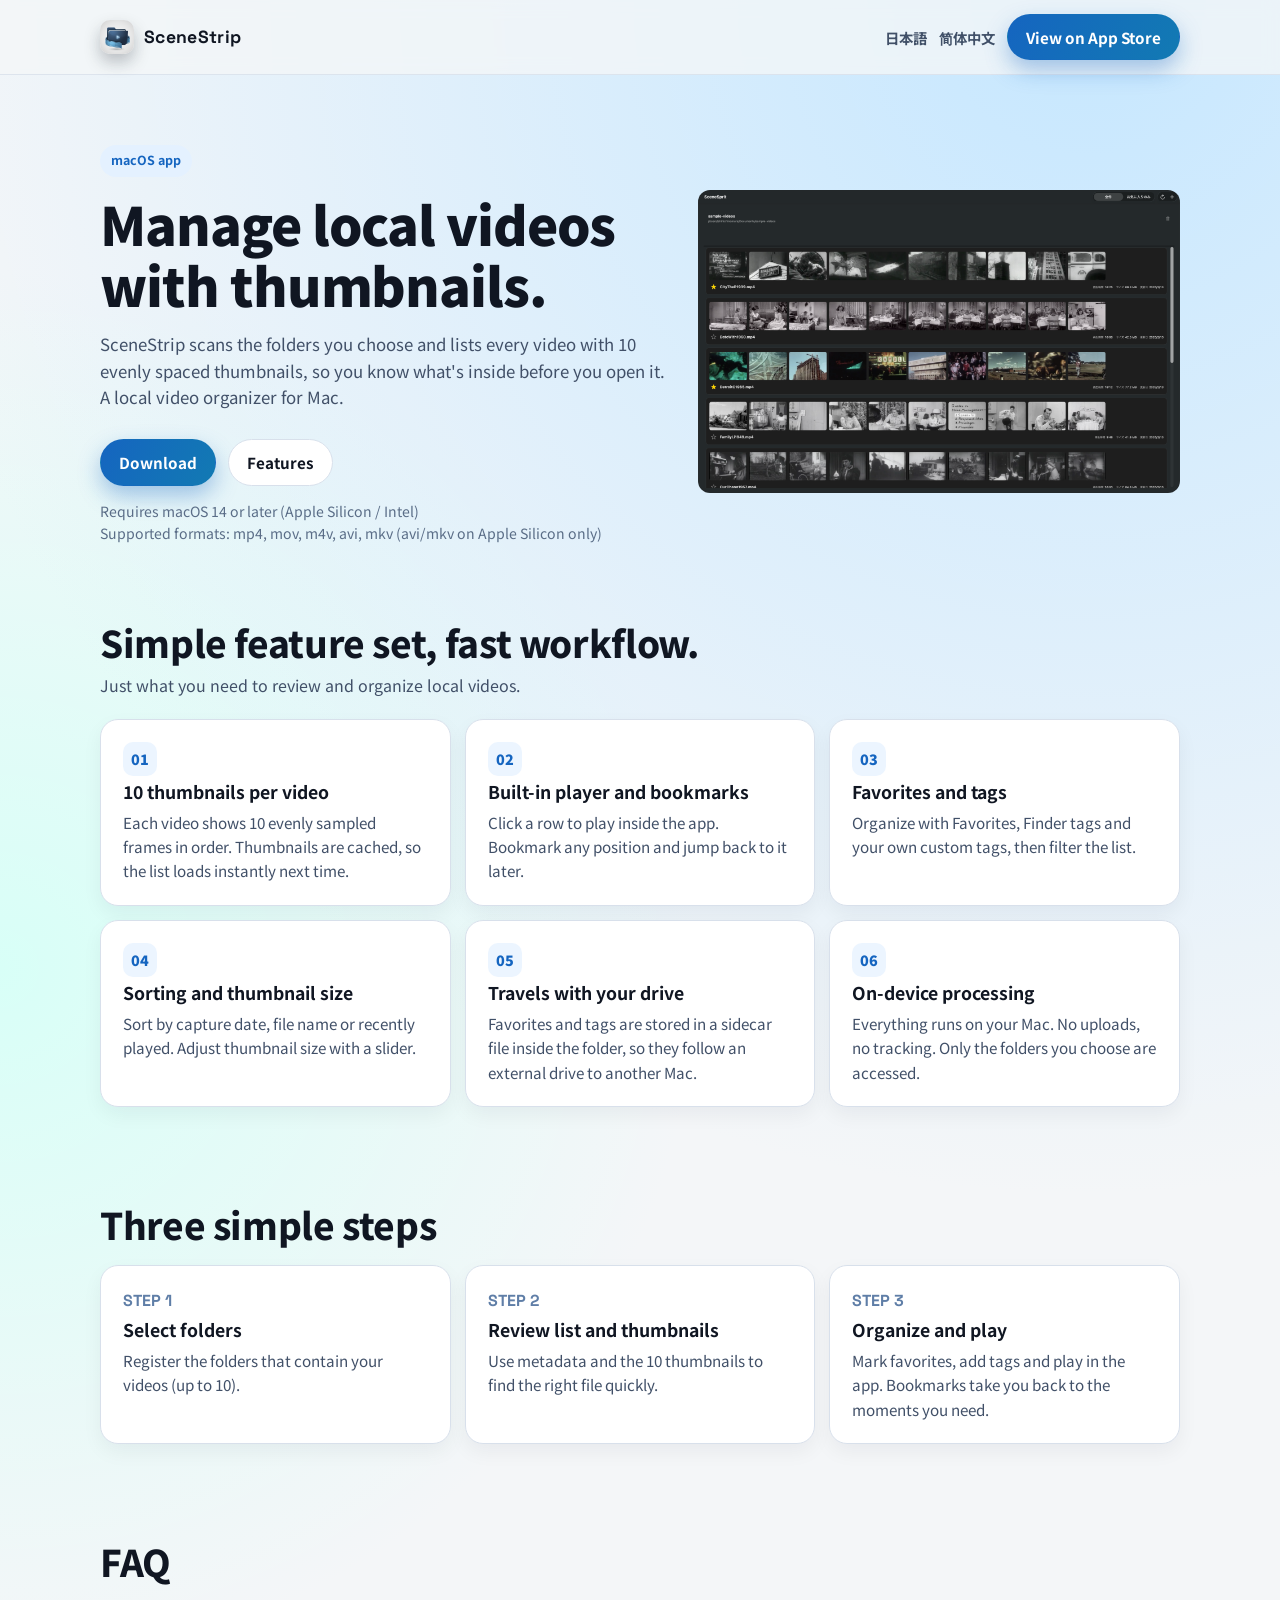
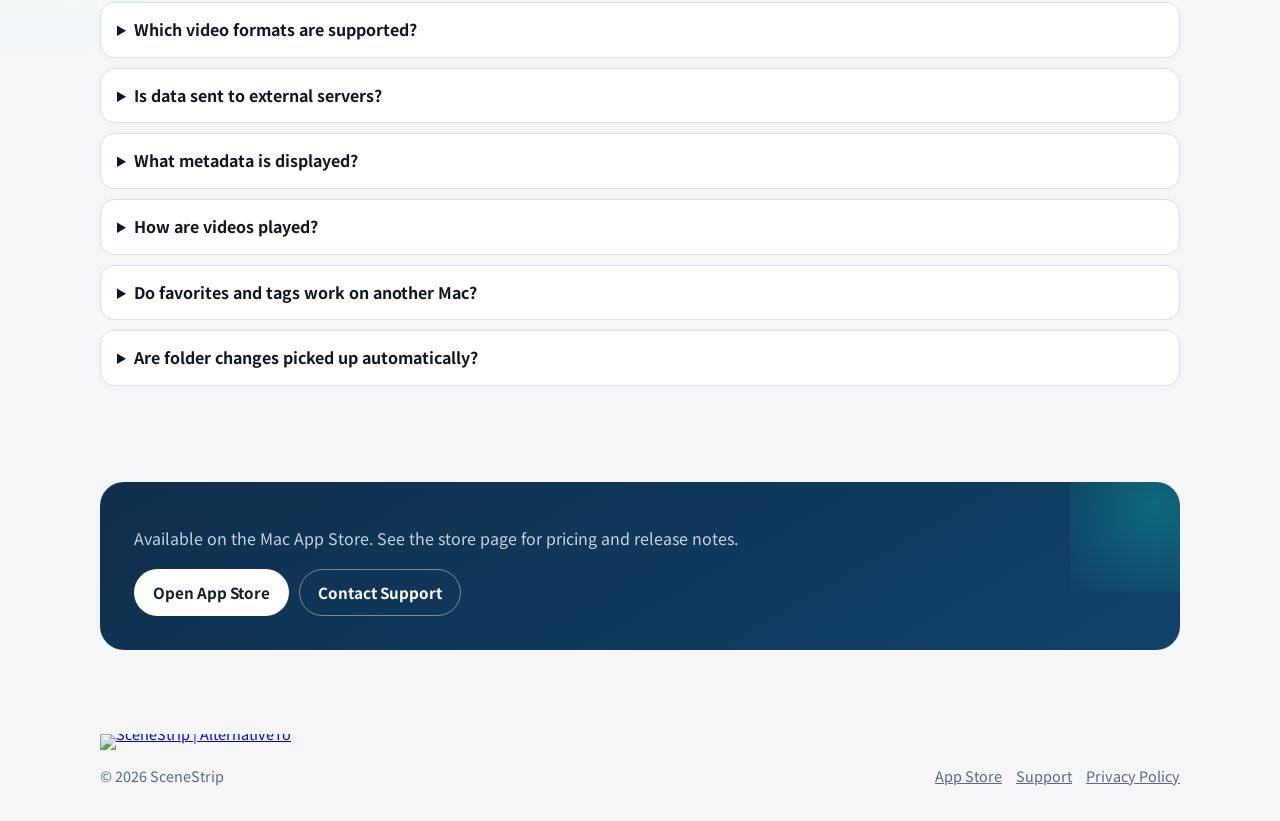
==== commit 76494a82: "フッターに AlternativeTo のバッジ（SceneStrip の掲載ページへのリンク）を 3 言語ページに追加 Co-Authored-By: Claude Fable 5.1 <norep" ====
--- a/public/en/index.html
+++ b/public/en/index.html
@@ -210,6 +210,11 @@
     </main>
 
     <footer>
+      <div class="wrap footer-badges">
+        <a href="https://alternativeto.net/software/scenestrip/about/?utm_source=badge&amp;utm_medium=referral" target="_blank" rel="noreferrer">
+          <img src="https://alternativeto.net/static/badges/badge-compact-color.svg" alt="SceneStrip | AlternativeTo" width="124" height="40" loading="lazy" />
+        </a>
+      </div>
       <div class="wrap footer-row">
         <div>© 2026 SceneStrip</div>
         <nav class="footer-links" aria-label="Footer links">
--- a/public/assets/site.css
+++ b/public/assets/site.css
@@ -340,6 +340,20 @@
   color: inherit;
 }
 
+.footer-badges {
+  margin-bottom: 14px;
+}
+
+.footer-badges a {
+  display: inline-block;
+  line-height: 0;
+}
+
+.footer-badges img {
+  height: 40px;
+  width: auto;
+}
+
 .reveal {
   opacity: 0;
   transform: translateY(16px);
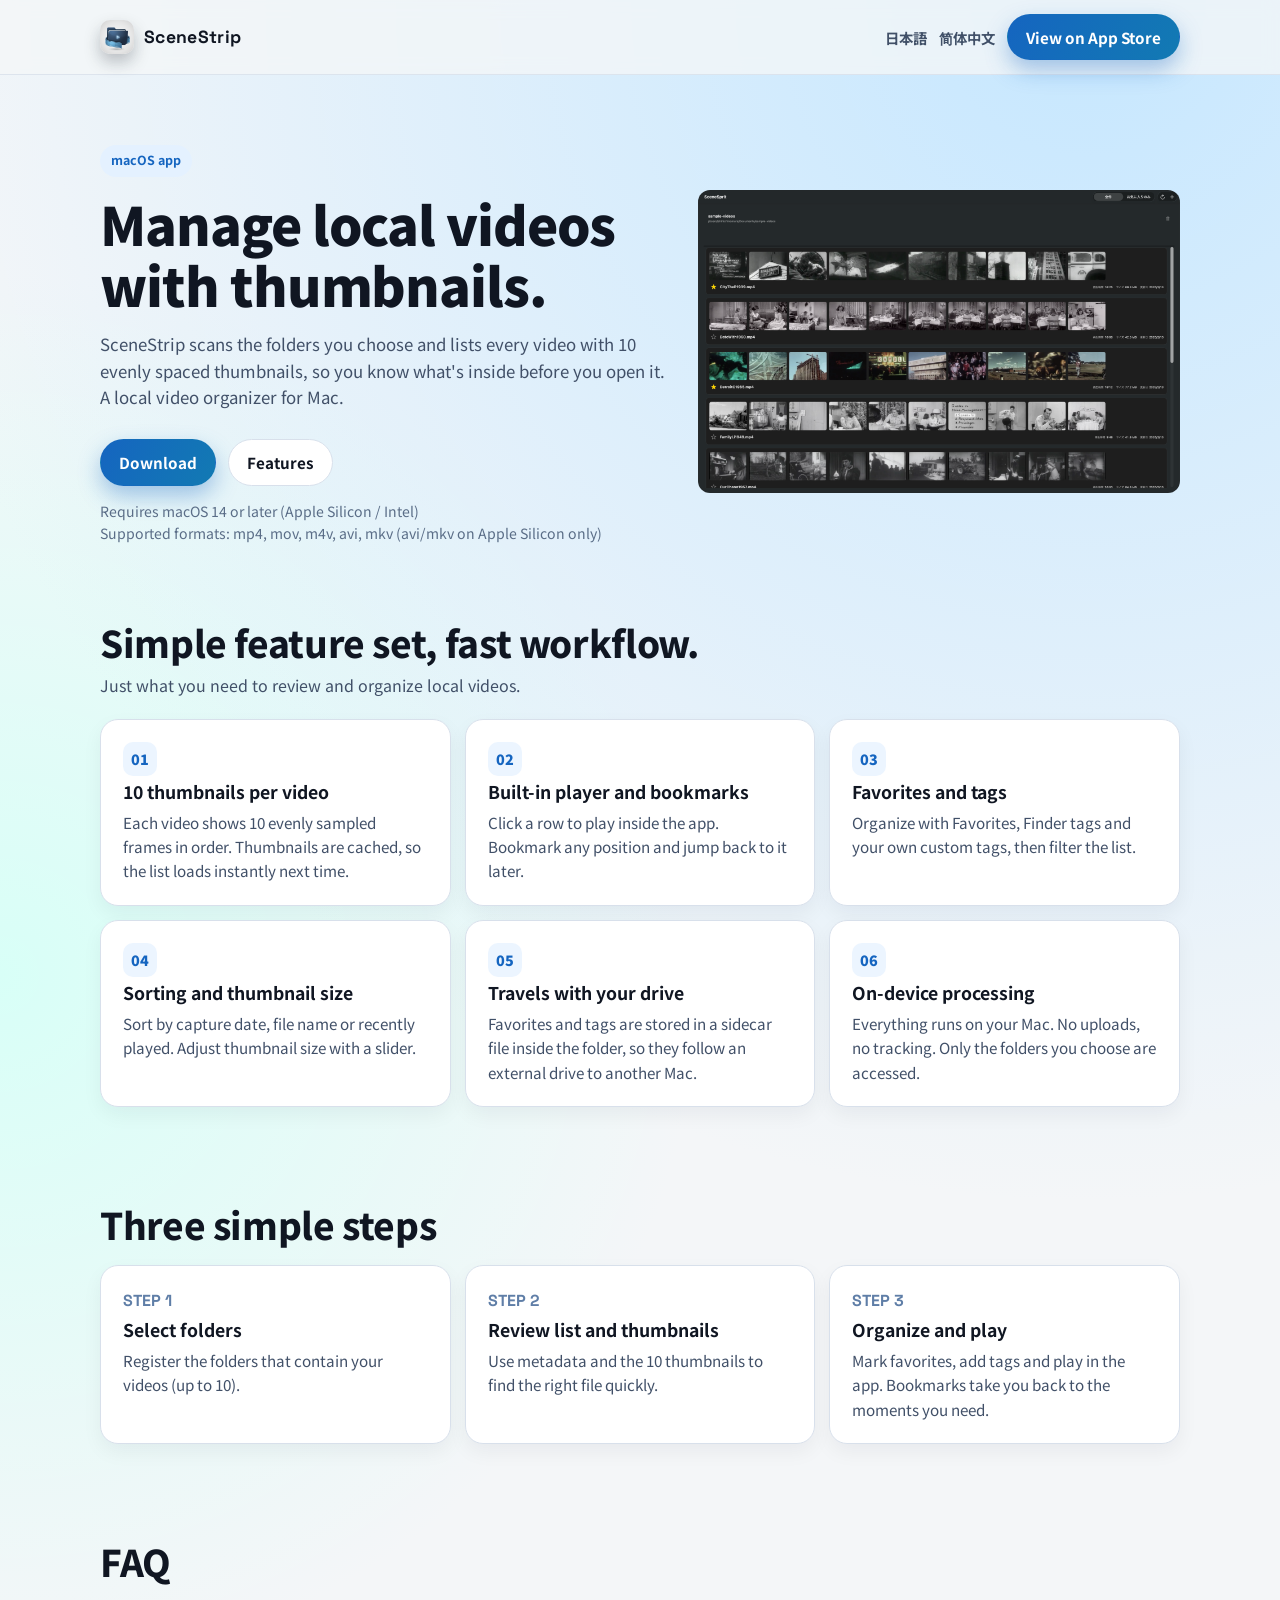
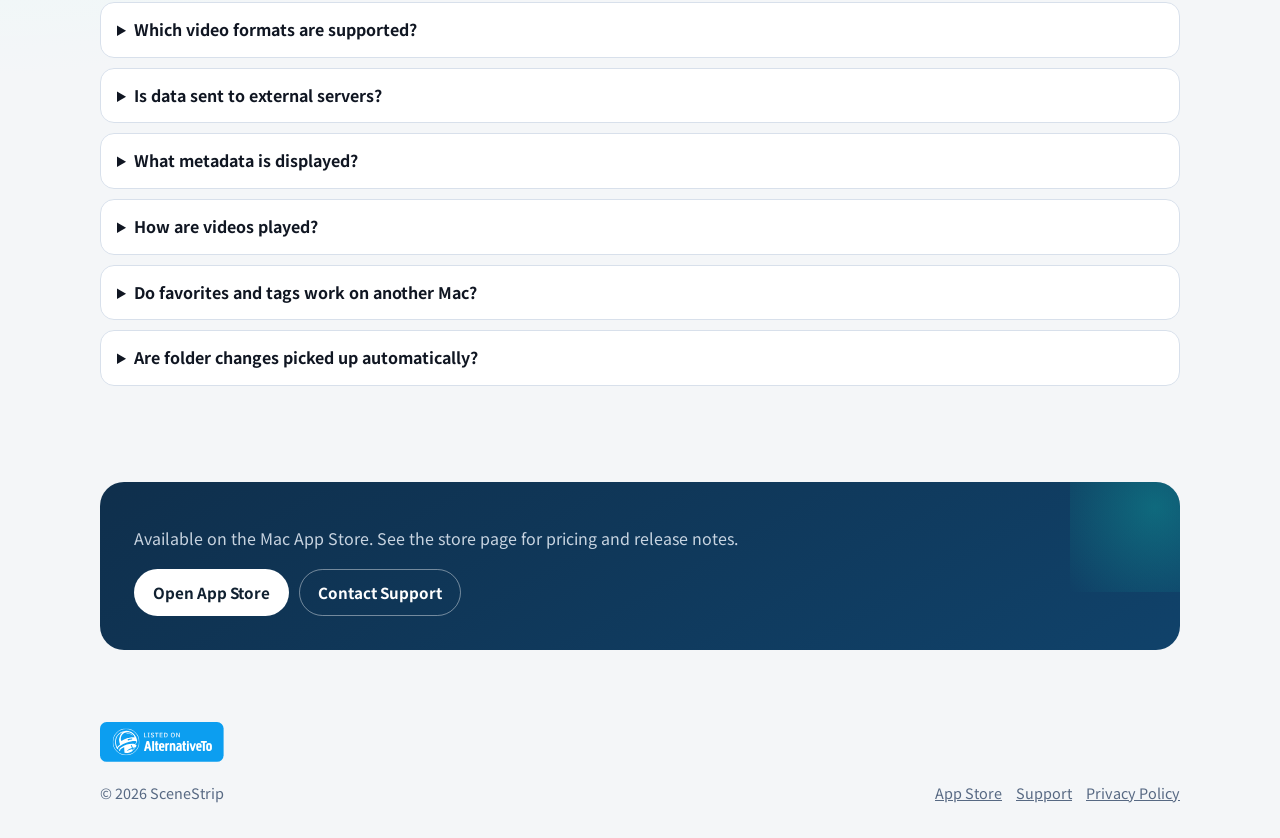
==== commit 572bf01d: "AlternativeTo バッジの SVG を assets に置いて自前ホストに切り替え Co-Authored-By: Claude Fable 5.1 <noreply@anthropic.c" ====
--- a/public/en/index.html
+++ b/public/en/index.html
@@ -212,7 +212,7 @@
     <footer>
       <div class="wrap footer-badges">
         <a href="https://alternativeto.net/software/scenestrip/about/?utm_source=badge&amp;utm_medium=referral" target="_blank" rel="noreferrer">
-          <img src="https://alternativeto.net/static/badges/badge-compact-color.svg" alt="SceneStrip | AlternativeTo" width="124" height="40" loading="lazy" />
+          <img src="../assets/alternativeto-badge.svg" alt="SceneStrip | AlternativeTo" width="124" height="40" loading="lazy" />
         </a>
       </div>
       <div class="wrap footer-row">
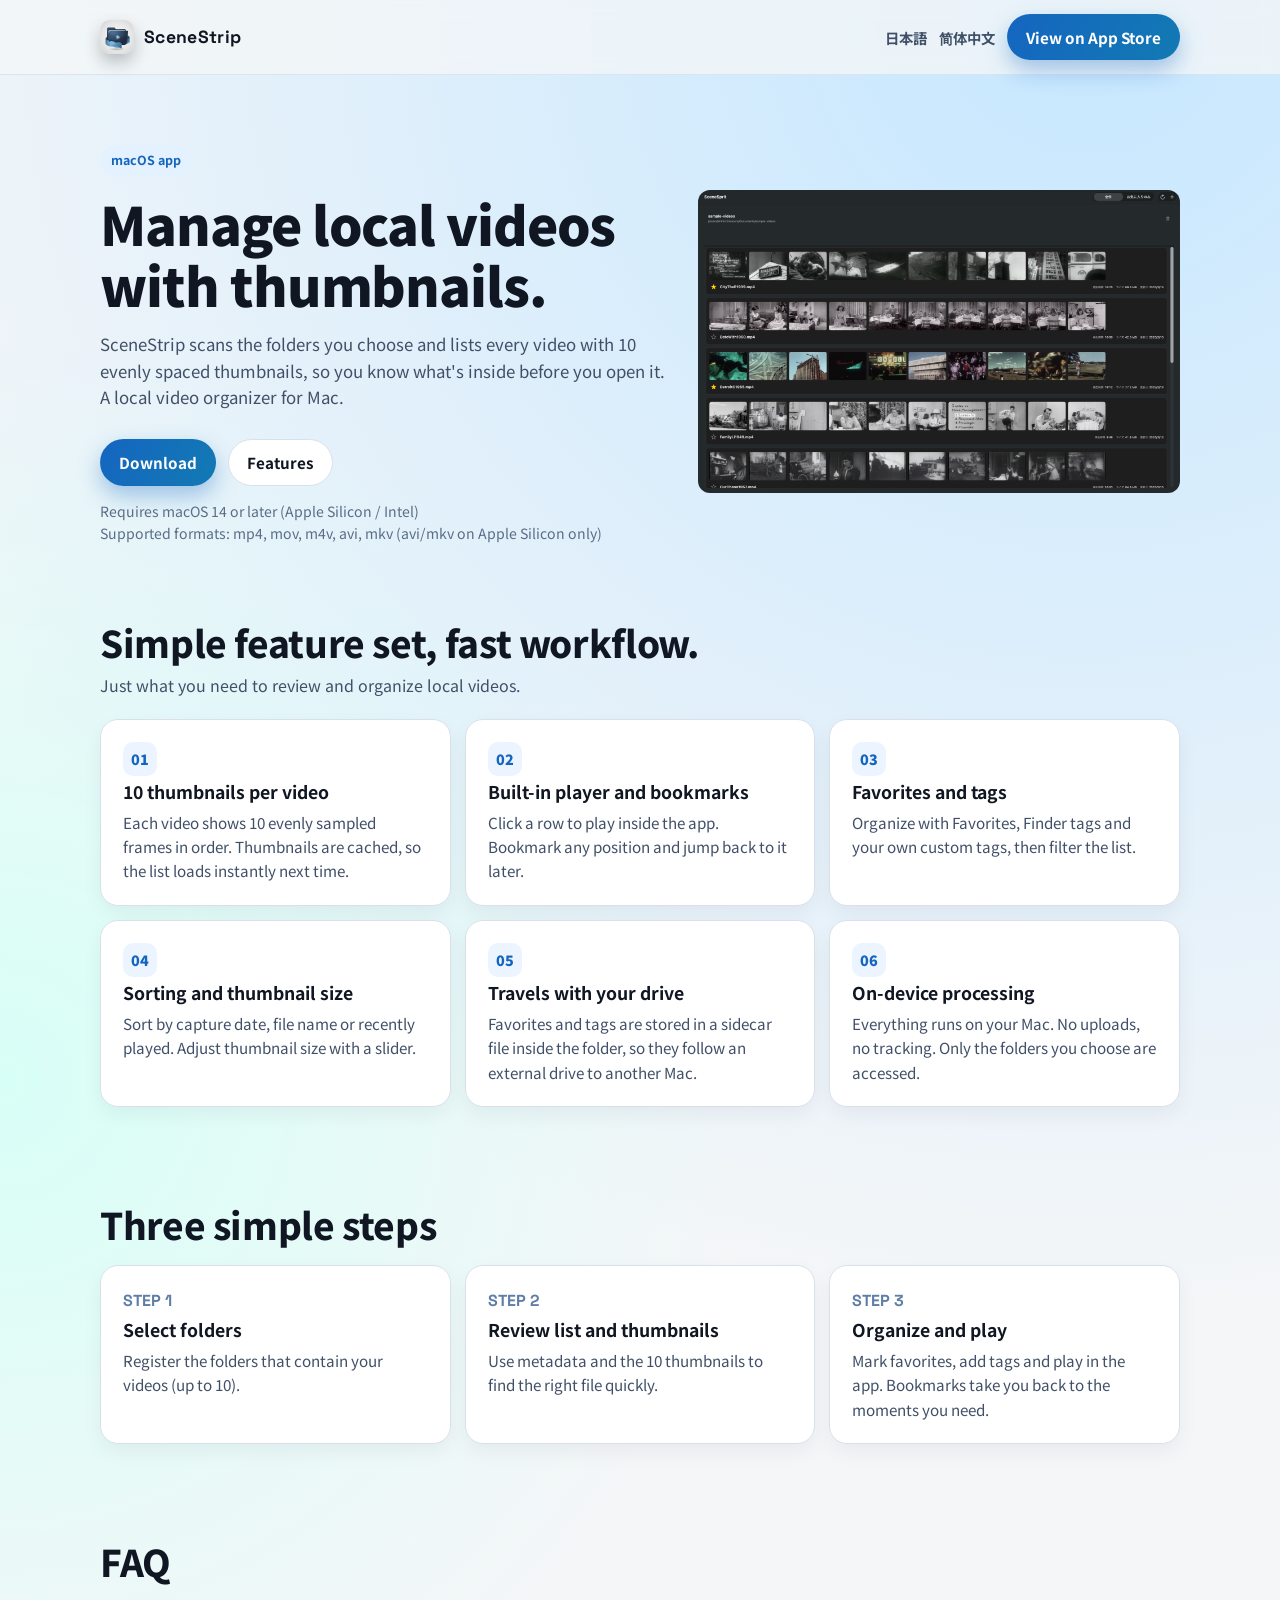
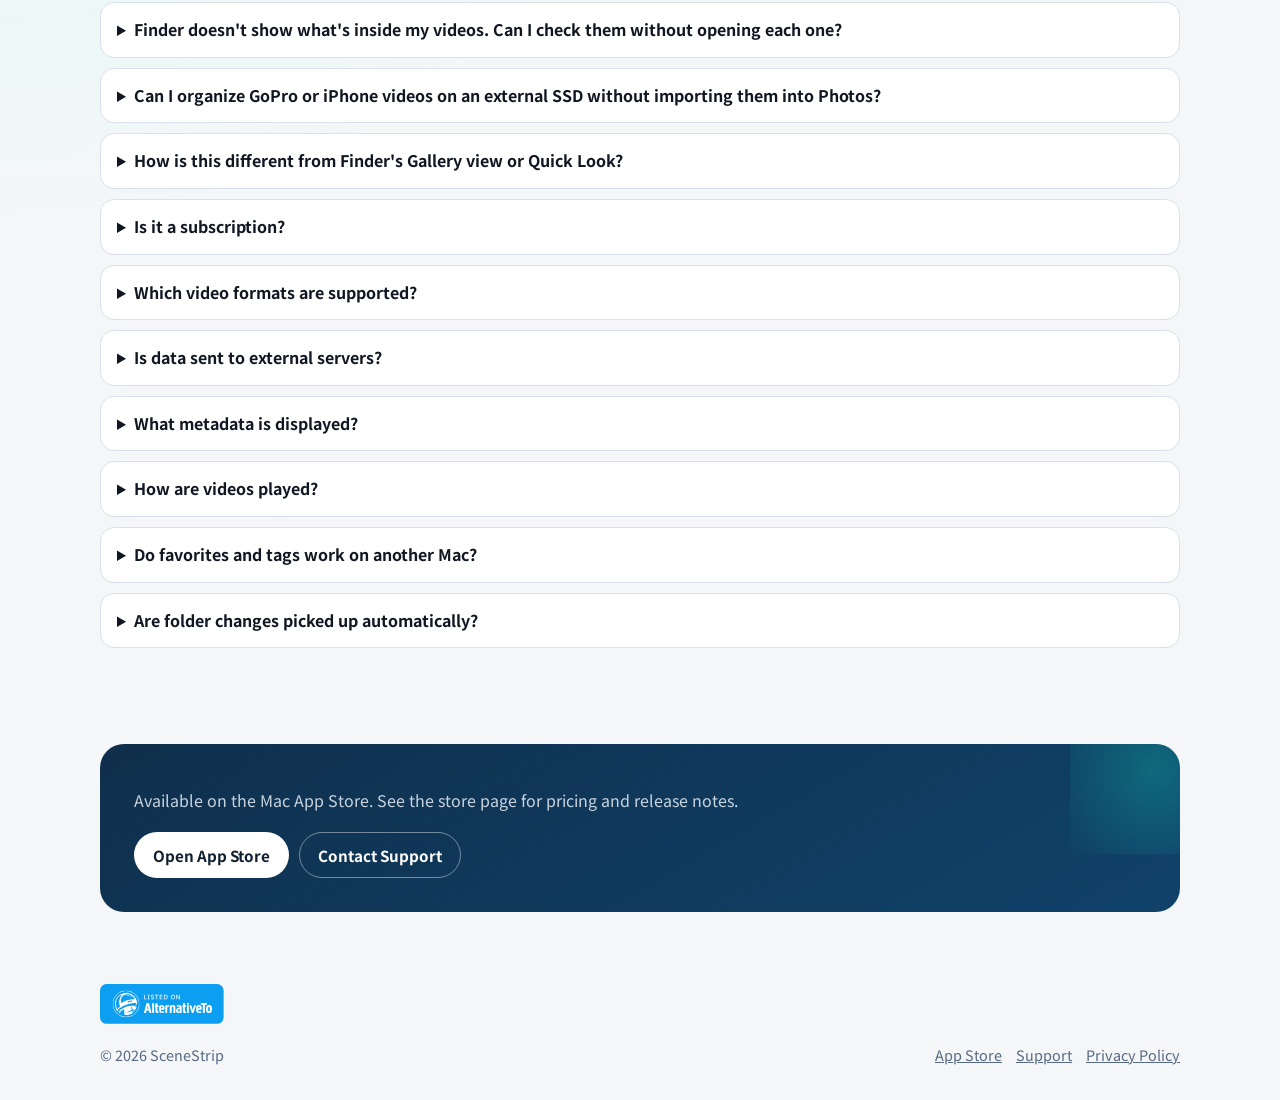
==== commit 75026c6c: "FAQ に「AI に聞く形」の 4 問を 3 言語で追加し、FAQPage スキーマを更新 Co-Authored-By: Claude Fable 5.1 <noreply@anthropic.co" ====
--- a/public/en/index.html
+++ b/public/en/index.html
@@ -50,7 +50,108 @@
     "@type": "Person",
     "name": "Shinichi Nomura"
   },
-  "inLanguage": "en"
+  "inLanguage": "en",
+  "sameAs": [
+    "https://apps.apple.com/app/id6759131614",
+    "https://alternativeto.net/software/scenestrip/"
+  ],
+  "offers": {
+    "@type": "Offer",
+    "price": "0.99",
+    "priceCurrency": "USD",
+    "category": "One-time purchase",
+    "availability": "https://schema.org/InStock",
+    "url": "https://apps.apple.com/app/id6759131614"
+  }
+}
+    </script>
+    <script type="application/ld+json">
+{
+  "@context": "https://schema.org",
+  "@type": "FAQPage",
+  "inLanguage": "en",
+  "mainEntity": [
+    {
+      "@type": "Question",
+      "name": "Finder doesn't show what's inside my videos. Can I check them without opening each one?",
+      "acceptedAnswer": {
+        "@type": "Answer",
+        "text": "Finder's icon shows only one frame from near the start. When you add a folder to SceneStrip, each video gets 10 frames taken at equal intervals from start to end, laid out in a row, so you can see roughly what happens where without pressing play."
+      }
+    },
+    {
+      "@type": "Question",
+      "name": "Can I organize GoPro or iPhone videos on an external SSD without importing them into Photos?",
+      "acceptedAnswer": {
+        "@type": "Answer",
+        "text": "Yes. SceneStrip reads the folder in place and never imports or copies files. Favorites and tags are saved in a sidecar file inside the folder, so they come along when you plug the SSD into another Mac."
+      }
+    },
+    {
+      "@type": "Question",
+      "name": "How is this different from Finder's Gallery view or Quick Look?",
+      "acceptedAnswer": {
+        "@type": "Answer",
+        "text": "Gallery view and Quick Look still play one video at a time. SceneStrip lists 10 frames for every video in the folder at once, caches them so the list opens instantly next time, and lets you filter by favorites and tags and change the sort order."
+      }
+    },
+    {
+      "@type": "Question",
+      "name": "Is it a subscription?",
+      "acceptedAnswer": {
+        "@type": "Answer",
+        "text": "No. It's a one-time purchase on the Mac App Store. The price is shown on the App Store page."
+      }
+    },
+    {
+      "@type": "Question",
+      "name": "Which video formats are supported?",
+      "acceptedAnswer": {
+        "@type": "Answer",
+        "text": "Standard support includes mp4, mov, m4v, avi and mkv. avi/mkv support is available on Apple Silicon."
+      }
+    },
+    {
+      "@type": "Question",
+      "name": "Is data sent to external servers?",
+      "acceptedAnswer": {
+        "@type": "Answer",
+        "text": "No. Processing stays on your device, with no external uploads and no tracking."
+      }
+    },
+    {
+      "@type": "Question",
+      "name": "What metadata is displayed?",
+      "acceptedAnswer": {
+        "@type": "Answer",
+        "text": "File name, path, size, modified date, duration and resolution."
+      }
+    },
+    {
+      "@type": "Question",
+      "name": "How are videos played?",
+      "acceptedAnswer": {
+        "@type": "Answer",
+        "text": "Clicking a row opens the built-in player. You can switch to your default macOS player in Settings."
+      }
+    },
+    {
+      "@type": "Question",
+      "name": "Do favorites and tags work on another Mac?",
+      "acceptedAnswer": {
+        "@type": "Answer",
+        "text": "Yes. Favorites and custom tags are saved in a sidecar file inside the managed folder, so they follow an external drive to another Mac."
+      }
+    },
+    {
+      "@type": "Question",
+      "name": "Are folder changes picked up automatically?",
+      "acceptedAnswer": {
+        "@type": "Answer",
+        "text": "No. Click Refresh in the toolbar to rescan only what was added, changed or removed."
+      }
+    }
+  ]
 }
     </script>
   </head>
@@ -168,6 +269,22 @@
             <h2>FAQ</h2>
           </div>
           <div class="faq">
+            <details class="reveal d-1">
+              <summary>Finder doesn't show what's inside my videos. Can I check them without opening each one?</summary>
+              <p>Finder's icon shows only one frame from near the start. When you add a folder to SceneStrip, each video gets 10 frames taken at equal intervals from start to end, laid out in a row, so you can see roughly what happens where without pressing play.</p>
+            </details>
+            <details class="reveal d-1">
+              <summary>Can I organize GoPro or iPhone videos on an external SSD without importing them into Photos?</summary>
+              <p>Yes. SceneStrip reads the folder in place and never imports or copies files. Favorites and tags are saved in a sidecar file inside the folder, so they come along when you plug the SSD into another Mac.</p>
+            </details>
+            <details class="reveal d-1">
+              <summary>How is this different from Finder's Gallery view or Quick Look?</summary>
+              <p>Gallery view and Quick Look still play one video at a time. SceneStrip lists 10 frames for every video in the folder at once, caches them so the list opens instantly next time, and lets you filter by favorites and tags and change the sort order.</p>
+            </details>
+            <details class="reveal d-1">
+              <summary>Is it a subscription?</summary>
+              <p>No. It's a one-time purchase on the Mac App Store. The price is shown on the App Store page.</p>
+            </details>
             <details class="reveal d-1">
               <summary>Which video formats are supported?</summary>
               <p>Standard support includes mp4, mov, m4v, avi and mkv. avi/mkv support is available on Apple Silicon.</p>
